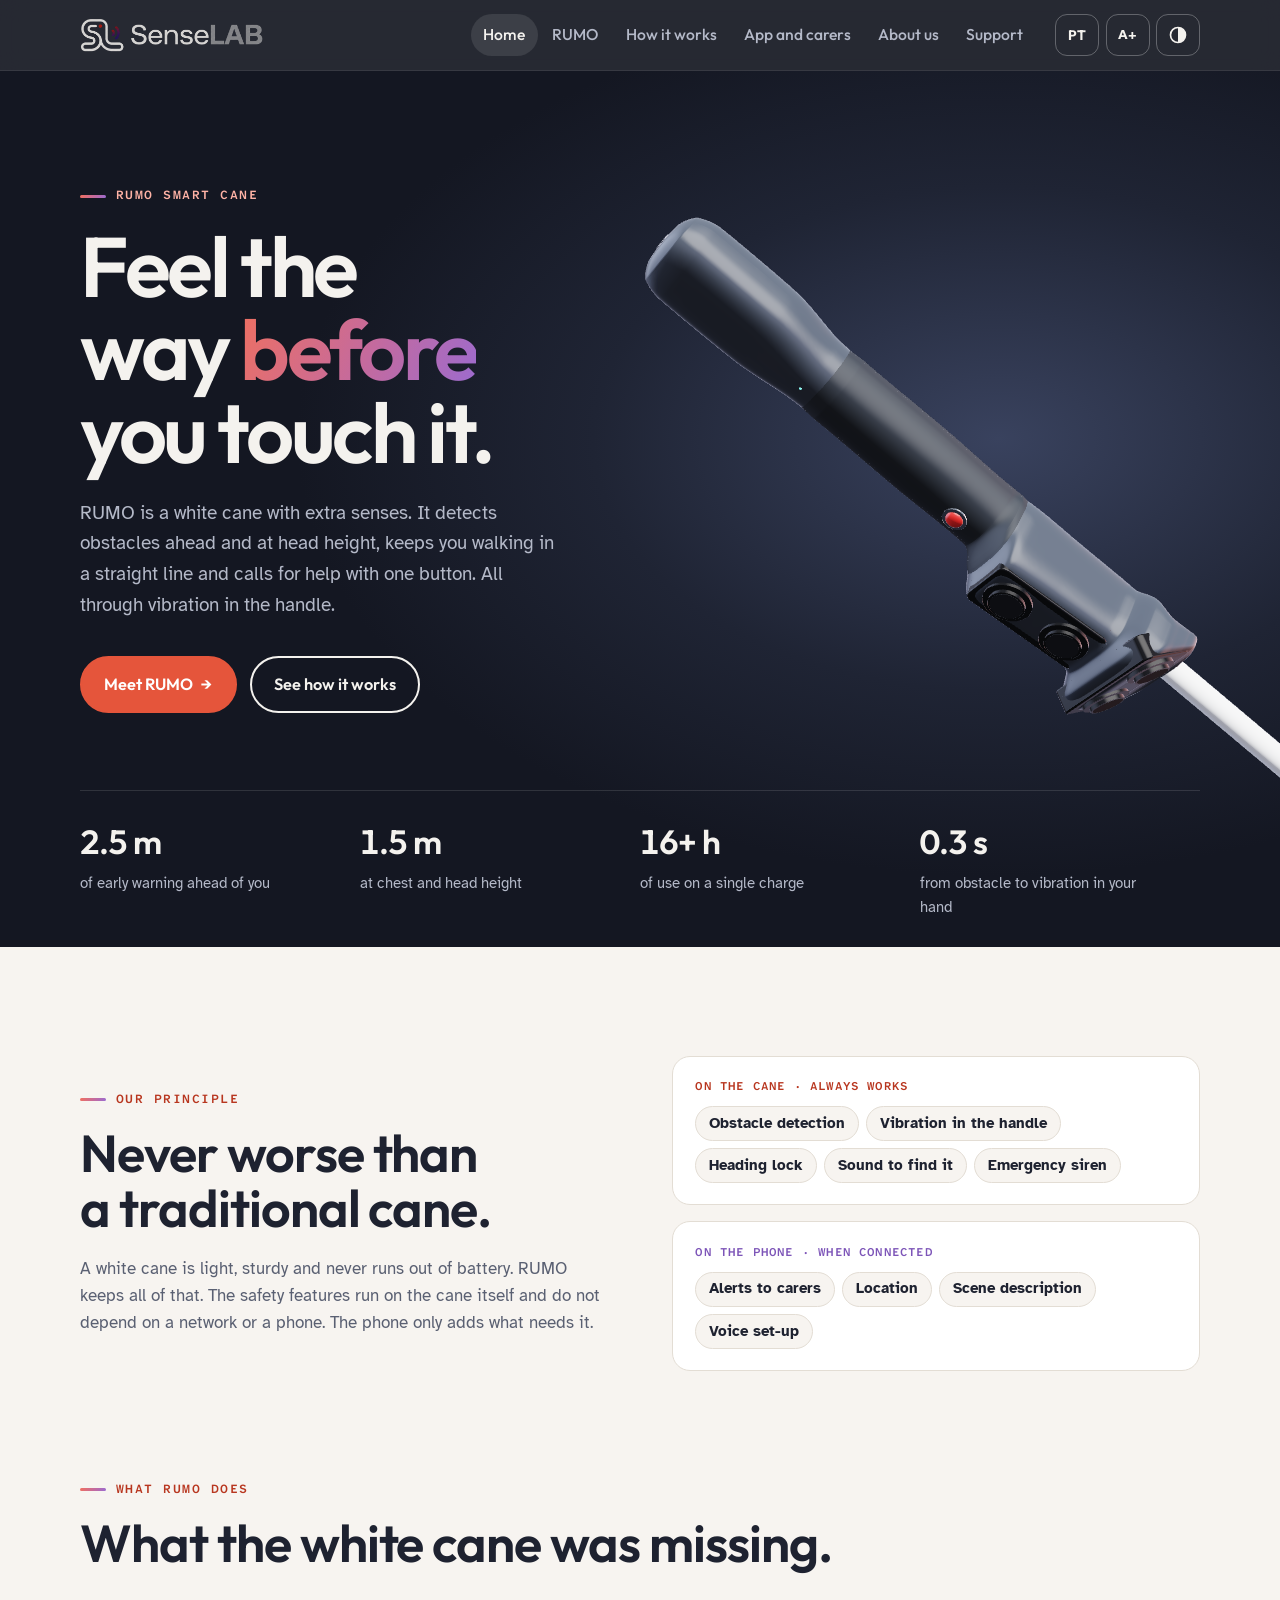
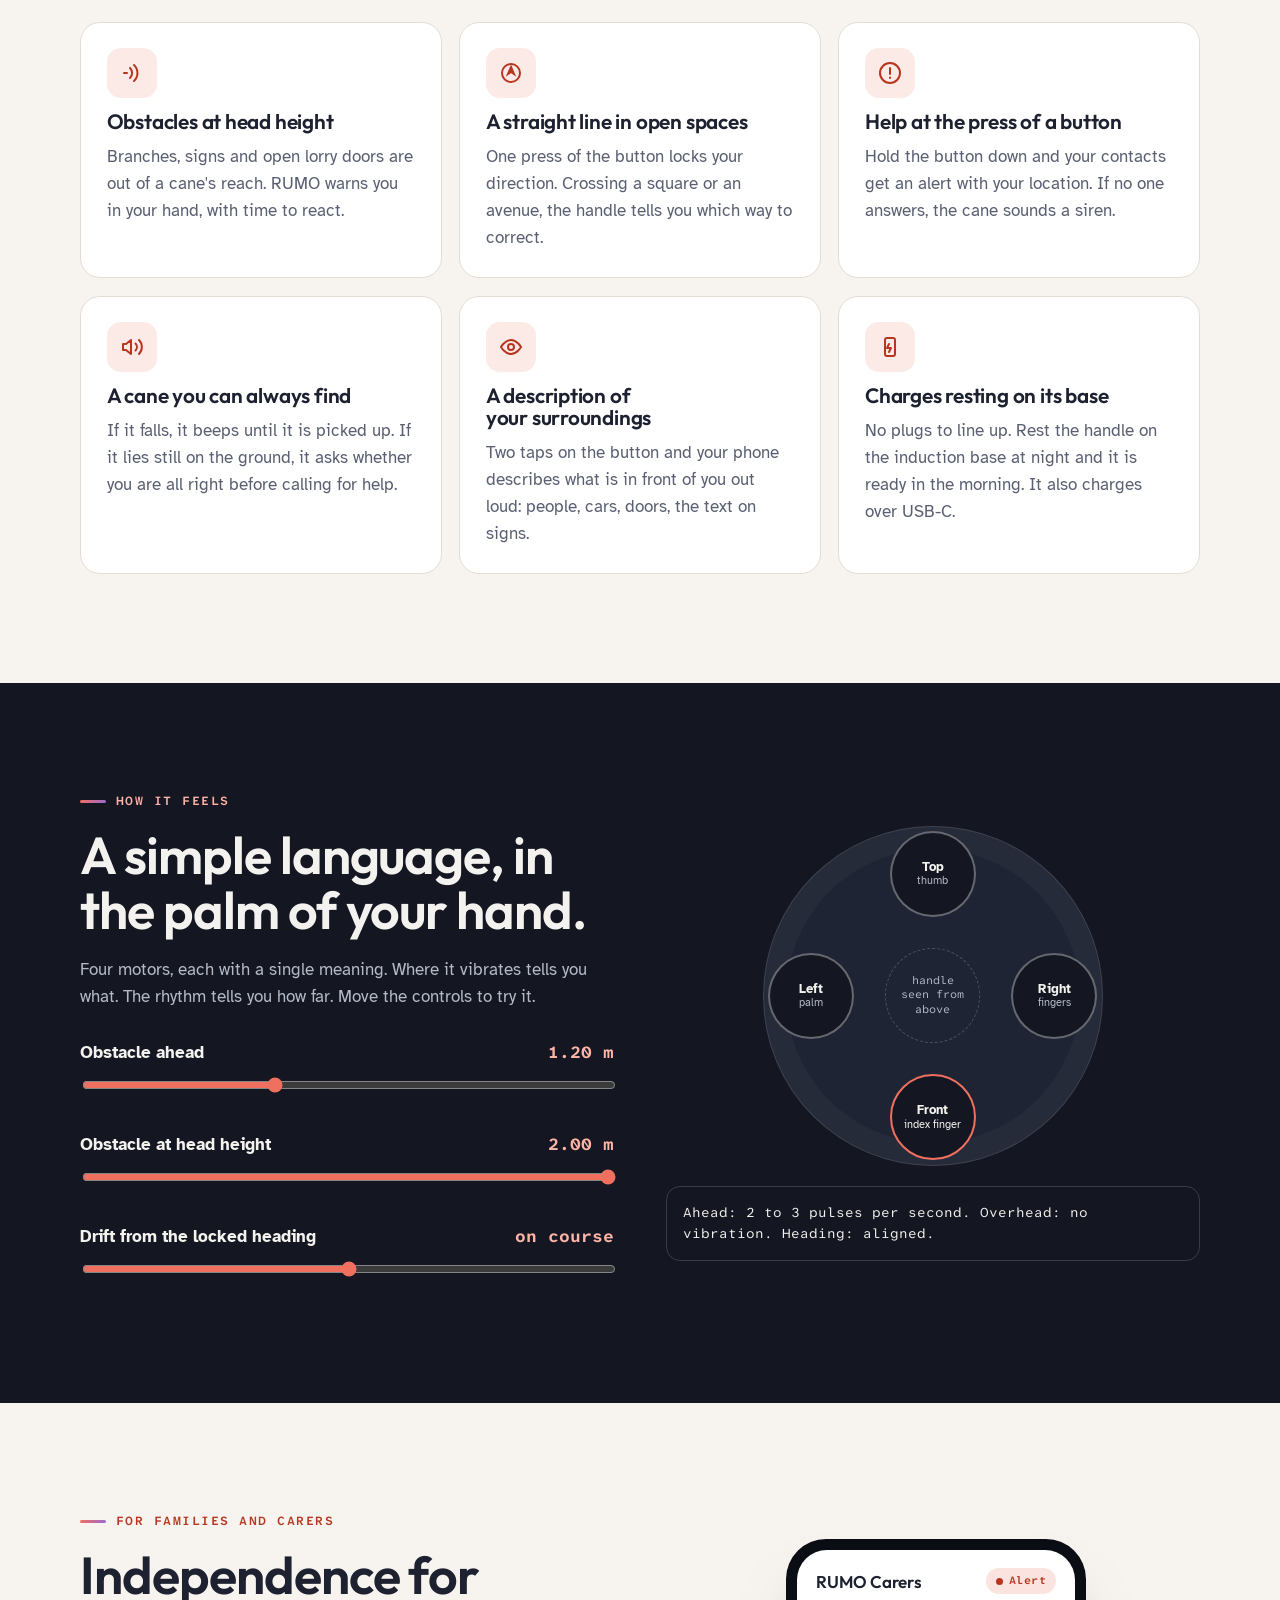
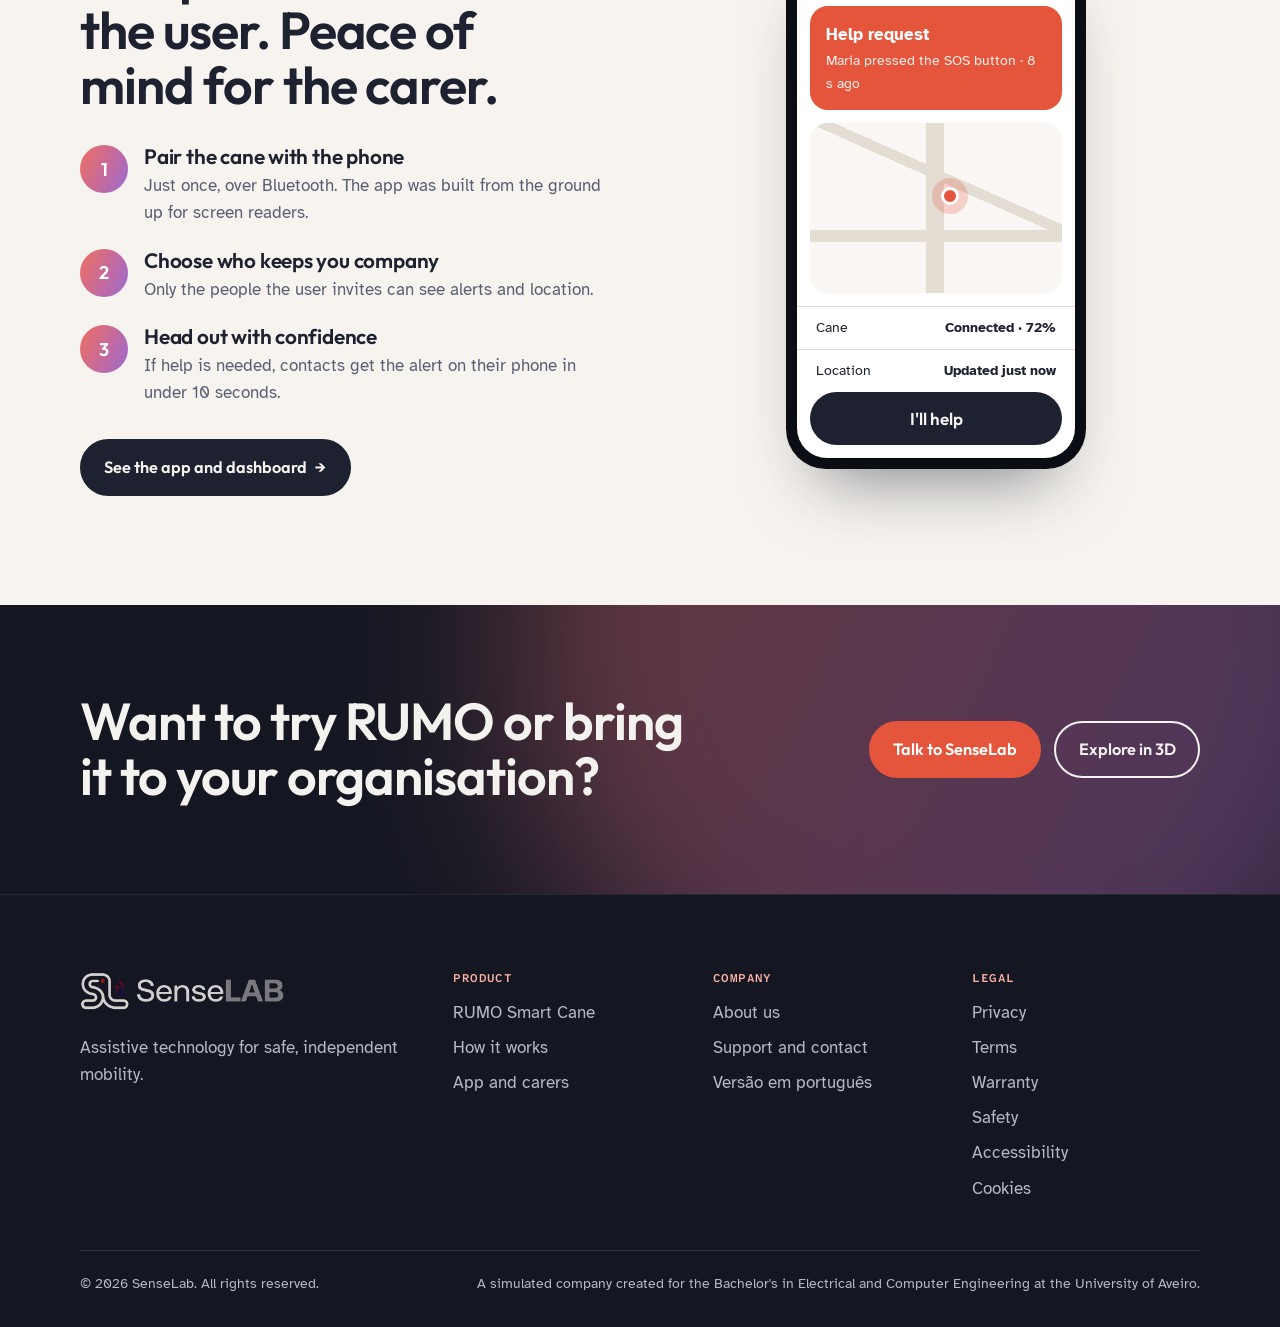
==== en/index.html @ 7c156a25 "Add files via upload" ====
<!DOCTYPE html>
<html lang="en">
<head>
<meta charset="utf-8">
<meta name="viewport" content="width=device-width, initial-scale=1">
<title>SenseLab · RUMO Smart Cane</title>
<meta name="description" content="SenseLab: assistive technology for independent mobility. Meet RUMO, the smart cane that detects obstacles ahead and at head height, keeps you on course and calls for help with one button.">
<meta name="theme-color" content="#141722">
<link rel="canonical" href="https://andresehenriques.github.io/Site/en/">
<link rel="alternate" hreflang="pt-PT" href="https://andresehenriques.github.io/Site/">
<link rel="alternate" hreflang="en" href="https://andresehenriques.github.io/Site/en/">
<link rel="icon" type="image/png" sizes="32x32" href="../assets/favicon-32.png">
<link rel="icon" type="image/png" sizes="512x512" href="../assets/icon-512.png">
<link rel="apple-touch-icon" href="../assets/apple-touch-icon.png">
<meta property="og:type" content="website">
<meta property="og:site_name" content="SenseLab">
<meta property="og:locale" content="en_GB">
<meta property="og:locale:alternate" content="pt_PT">
<meta property="og:title" content="RUMO Smart Cane · SenseLab">
<meta property="og:description" content="The white cane with extra senses: it detects obstacles ahead and at head height, keeps you on course and calls for help with one button.">
<meta property="og:url" content="https://andresehenriques.github.io/Site/en/">
<meta property="og:image" content="https://andresehenriques.github.io/Site/assets/og-en.jpg">
<meta property="og:image:width" content="1200">
<meta property="og:image:height" content="630">
<meta property="og:image:alt" content="The RUMO cane handle on a dark background, with the headline Feel the way before you touch it.">
<meta name="twitter:card" content="summary_large_image">
<link rel="preconnect" href="https://fonts.googleapis.com">
<link rel="preconnect" href="https://fonts.gstatic.com" crossorigin>
<link href="https://fonts.googleapis.com/css2?family=Atkinson+Hyperlegible:ital,wght@0,400;0,700;1,400&family=Atkinson+Hyperlegible+Mono:wght@400;600&family=Outfit:wght@400;500;600;700&display=swap" rel="stylesheet">
<link rel="stylesheet" href="../assets/style.css">
</head>
<body>
<a class="skip" href="#conteudo">Skip to content</a>

<header class="site">
  <div class="wrap bar">
    <a class="brand" href="#inicio" aria-label="SenseLab, home"><img src="../assets/logo-dark.png" alt="SenseLab" width="720" height="134"></a>
    <nav class="main" id="nav" aria-label="Main">
      <a href="#inicio" data-nav="inicio">Home</a>
      <a href="#rumo" data-nav="rumo">RUMO</a>
      <a href="#como-funciona" data-nav="como-funciona">How it works</a>
      <a href="#app" data-nav="app">App and carers</a>
      <a href="#sobre" data-nav="sobre">About us</a>
      <a href="#suporte" data-nav="suporte">Support</a>
    </nav>
    <div class="tools">
      <a class="lang" id="lang" href="../" hreflang="pt-PT" lang="pt-PT" aria-label="Versão em português">PT</a>
      <button type="button" id="btn-size" aria-pressed="false" aria-label="Make text larger">A+</button>
      <button type="button" id="btn-theme" aria-pressed="false" aria-label="Switch to dark theme"><svg width="20" height="20" viewBox="0 0 24 24" aria-hidden="true" focusable="false"><circle cx="12" cy="12" r="9" fill="none" stroke="currentColor" stroke-width="2"/><path d="M12 3a9 9 0 010 18z" fill="currentColor"/></svg></button>
      <button type="button" id="btn-menu" aria-expanded="false" aria-controls="nav" aria-label="Menu"><svg width="20" height="20" viewBox="0 0 24 24" aria-hidden="true" focusable="false"><path d="M4 7h16M4 12h16M4 17h16" stroke="currentColor" stroke-width="2.2" stroke-linecap="round"/></svg></button>
    </div>
  </div>
</header>

<main id="conteudo" tabindex="-1">

<!-- ============ HOME ============ -->
<div class="view on" data-view="inicio">
  <div class="hero">
    <svg class="arcs" viewBox="0 0 200 200" aria-hidden="true"><defs><linearGradient id="arcgrad" x1="0" y1="0" x2="1" y2="1"><stop offset="0" stop-color="#F0705F"/><stop offset="1" stop-color="#9A6BD1"/></linearGradient></defs><circle cx="100" cy="100" r="98"/><circle cx="100" cy="100" r="98"/><circle cx="100" cy="100" r="98"/></svg>
    <div class="hero-stage"><div class="three" id="hero3d" role="img" aria-label="3D model of the RUMO cane handle turning slowly: black handle with a soft grip, two ultrasonic sensors, a red button and a white shaft."></div></div>
    <div class="wrap">
      <div class="hero-copy">
        <p class="eyebrow">RUMO Smart Cane</p>
        <h1>Feel the way <span class="gtext">before</span> you touch it.</h1>
        <p class="lede">RUMO is a white cane with extra senses. It detects obstacles ahead and at head height, keeps you walking in a straight line and calls for help with one button. All through vibration in the handle.</p>
        <div class="cta">
          <a class="btn primary" href="#rumo">Meet RUMO <span class="arr" aria-hidden="true">→</span></a>
          <a class="btn" href="#como-funciona">See how it works</a>
        </div>
      </div>
    </div>
    <div class="wrap stats-wrap">
      <div class="stats">
        <div class="stat"><b>2.5 m</b><span>of early warning ahead of you</span></div>
        <div class="stat"><b>1.5 m</b><span>at chest and head height</span></div>
        <div class="stat"><b>16+ h</b><span>of use on a single charge</span></div>
        <div class="stat"><b>0.3 s</b><span>from obstacle to vibration in your hand</span></div>
      </div>
    </div>
  </div>

  <section aria-labelledby="h-princ">
    <div class="wrap principle">
      <div>
        <p class="eyebrow">Our principle</p>
        <h2 id="h-princ" style="margin-top:1rem">Never worse than a traditional cane.</h2>
        <p class="muted prose" style="margin-top:1.2rem">A white cane is light, sturdy and never runs out of battery. RUMO keeps all of that. The safety features run on the cane itself and do not depend on a network or a phone. The phone only adds what needs it.</p>
      </div>
      <div class="onoff">
        <div class="row"><span class="tag">On the cane · always works</span><div class="chips"><span>Obstacle detection</span><span>Vibration in the handle</span><span>Heading lock</span><span>Sound to find it</span><span>Emergency siren</span></div></div>
        <div class="row"><span class="tag">On the phone · when connected</span><div class="chips"><span>Alerts to carers</span><span>Location</span><span>Scene description</span><span>Voice set-up</span></div></div>
      </div>
    </div>
  </section>

  <section class="tight" aria-labelledby="h-why">
    <div class="wrap">
      <div class="head">
        <p class="eyebrow">What RUMO does</p>
        <h2 id="h-why">What the white cane was missing.</h2>
      </div>
      <div class="grid3">
        <article class="card">
          <span class="ic" aria-hidden="true"><svg width="24" height="24" viewBox="0 0 24 24" fill="none" stroke="currentColor" stroke-width="2" stroke-linecap="round"><path d="M4 12h3M10 7a7 7 0 010 10M14 4a11 11 0 010 16"/></svg></span>
          <h3>Obstacles at head height</h3>
          <p class="muted">Branches, signs and open lorry doors are out of a cane's reach. RUMO warns you in your hand, with time to react.</p>
        </article>
        <article class="card">
          <span class="ic" aria-hidden="true"><svg width="24" height="24" viewBox="0 0 24 24" fill="none" stroke="currentColor" stroke-width="2"><circle cx="12" cy="12" r="9"/><path d="M12 6l3 7-3-2-3 2z" fill="currentColor"/></svg></span>
          <h3>A straight line in open spaces</h3>
          <p class="muted">One press of the button locks your direction. Crossing a square or an avenue, the handle tells you which way to correct.</p>
        </article>
        <article class="card">
          <span class="ic" aria-hidden="true"><svg width="24" height="24" viewBox="0 0 24 24" fill="none" stroke="currentColor" stroke-width="2" stroke-linecap="round"><path d="M12 7v6M12 16.5v.5"/><circle cx="12" cy="12" r="10"/></svg></span>
          <h3>Help at the press of a button</h3>
          <p class="muted">Hold the button down and your contacts get an alert with your location. If no one answers, the cane sounds a siren.</p>
        </article>
        <article class="card">
          <span class="ic" aria-hidden="true"><svg width="24" height="24" viewBox="0 0 24 24" fill="none" stroke="currentColor" stroke-width="2" stroke-linejoin="round"><path d="M11 5L6 9H3v6h3l5 4z"/><path d="M15.5 8.5a5 5 0 010 7M19 5a10 10 0 010 14" stroke-linecap="round"/></svg></span>
          <h3>A cane you can always find</h3>
          <p class="muted">If it falls, it beeps until it is picked up. If it lies still on the ground, it asks whether you are all right before calling for help.</p>
        </article>
        <article class="card">
          <span class="ic" aria-hidden="true"><svg width="24" height="24" viewBox="0 0 24 24" fill="none" stroke="currentColor" stroke-width="2"><path d="M2 12s4-7 10-7 10 7 10 7-4 7-10 7S2 12 2 12z"/><circle cx="12" cy="12" r="3"/></svg></span>
          <h3>A description of your surroundings</h3>
          <p class="muted">Two taps on the button and your phone describes what is in front of you out loud: people, cars, doors, the text on signs.</p>
        </article>
        <article class="card">
          <span class="ic" aria-hidden="true"><svg width="24" height="24" viewBox="0 0 24 24" fill="none" stroke="currentColor" stroke-width="2" stroke-linejoin="round"><rect x="7" y="3" width="10" height="18" rx="2"/><path d="M11 9l-2 4h4l-2 4" stroke-linecap="round"/></svg></span>
          <h3>Charges resting on its base</h3>
          <p class="muted">No plugs to line up. Rest the handle on the induction base at night and it is ready in the morning. It also charges over USB-C.</p>
        </article>
      </div>
    </div>
  </section>

  <section class="dark" aria-labelledby="h-demo">
    <div class="wrap demo">
      <div>
        <p class="eyebrow">How it feels</p>
        <h2 id="h-demo" style="margin-top:1rem">A simple language, in the palm of your hand.</h2>
        <p class="muted prose" style="margin-top:1.1rem">Four motors, each with a single meaning. Where it vibrates tells you what. The rhythm tells you how far. Move the controls to try it.</p>
        <div class="controls">
          <div class="ctrl"><label for="d-front">Obstacle ahead <output id="o-front" for="d-front"></output></label><input type="range" id="d-front" min="20" max="300" value="120" step="5"></div>
          <div class="ctrl"><label for="d-top">Obstacle at head height <output id="o-top" for="d-top"></output></label><input type="range" id="d-top" min="20" max="200" value="200" step="5"></div>
          <div class="ctrl"><label for="d-head">Drift from the locked heading <output id="o-head" for="d-head"></output></label><input type="range" id="d-head" min="-40" max="40" value="0" step="1"></div>
        </div>
      </div>
      <div>
        <div class="grip" aria-hidden="true">
          <div class="motor m-top" id="m-top">Top<small>thumb</small></div>
          <div class="motor m-front" id="m-front">Front<small>index finger</small></div>
          <div class="motor m-left" id="m-left">Left<small>palm</small></div>
          <div class="motor m-right" id="m-right">Right<small>fingers</small></div>
          <div class="center">handle<br>seen from above</div>
        </div>
        <p class="readout" id="readout" role="status" aria-live="polite"></p>
      </div>
    </div>
  </section>

  <section aria-labelledby="h-care">
    <div class="wrap split">
      <div>
        <p class="eyebrow">For families and carers</p>
        <h2 id="h-care" style="margin-top:1rem">Independence for the user. Peace of mind for the carer.</h2>
        <ol class="steps" style="margin-top:2rem">
          <li><div><h3>Pair the cane with the phone</h3><p class="muted">Just once, over Bluetooth. The app was built from the ground up for screen readers.</p></div></li>
          <li><div><h3>Choose who keeps you company</h3><p class="muted">Only the people the user invites can see alerts and location.</p></div></li>
          <li><div><h3>Head out with confidence</h3><p class="muted">If help is needed, contacts get the alert on their phone in under 10 seconds.</p></div></li>
        </ol>
        <p style="margin-top:2rem"><a class="btn ink" href="#app">See the app and dashboard <span class="arr" aria-hidden="true">→</span></a></p>
      </div>
      <div class="phone" aria-hidden="true">
        <div class="screen">
          <div class="top"><span>RUMO Carers</span><span class="pill alert">Alert</span></div>
          <div class="alertbox"><b>Help request</b><small>Maria pressed the SOS button · 8 s ago</small></div>
          <div class="map"><span class="pin"></span></div>
          <div class="row"><span>Cane</span><span>Connected · 72%</span></div>
          <div class="row"><span>Location</span><span>Updated just now</span></div>
          <div class="ack">I'll help</div>
        </div>
      </div>
    </div>
  </section>

  <div class="cta-band">
    <div class="wrap">
      <h2>Want to try RUMO or bring it to your organisation?</h2>
      <div class="acts">
        <a class="btn primary" href="#suporte">Talk to SenseLab</a>
        <a class="btn" href="#rumo">Explore in 3D</a>
      </div>
    </div>
  </div>
</div>

<!-- ============ RUMO ============ -->
<div class="view" data-view="rumo">
  <div class="pagehead">
    <div class="wrap">
      <p class="eyebrow">Product</p>
      <h1>RUMO Smart Cane</h1>
      <p class="lede">A complete white cane, with all the electronics in a light, balanced handle. The name says what it is for: <i lang="pt-PT">rumo</i> means course, and it helps you keep yours.</p>
    </div>
  </div>

  <section aria-labelledby="h-3d">
    <div class="wrap">
      <div class="head"><p class="eyebrow">Explore in 3D</p><h2 id="h-3d">Outside and inside.</h2><p class="muted prose">Turn the model, pick a point to see what it does, or switch to the inside view to see the electronics in the handle.</p></div>
      <div class="explorer">
        <div class="viewer" id="viewer">
          <div class="modes" role="group" aria-label="Model view">
            <button type="button" id="mode-ext" aria-pressed="true">Outside</button>
            <button type="button" id="mode-int" aria-pressed="false">Inside</button>
            <button type="button" id="mode-full" aria-pressed="false">Whole cane</button>
          </div>
          <div class="three" id="mv" role="img" aria-label="Interactive 3D model of the RUMO handle. Use the list of components to navigate."><div class="hs-layer" id="hs-layer"></div></div>
          <p class="vhint" aria-hidden="true">Drag to rotate</p>
          <div class="camctl" role="group" aria-label="Camera controls">
            <button type="button" id="cam-left" aria-label="Rotate left">⟲</button>
            <button type="button" id="cam-right" aria-label="Rotate right">⟳</button>
            <button type="button" id="cam-out" aria-label="Zoom out">−</button>
            <button type="button" id="cam-in" aria-label="Zoom in">+</button>
          </div>
        </div>
        <aside class="panel">
          <div id="part-info" aria-live="polite">
            <p class="k" id="part-k">Handle SL_MK1</p>
            <h3 id="part-t">The RUMO handle</h3>
            <p class="muted" id="part-d" style="margin-top:.6rem">A rigid shell with a soft grip, sensors at the front and the battery along the axis, close to the hand, so it does not strain the wrist. Pick a component.</p>
          </div>
          <ul class="parts" id="parts" aria-label="Components"></ul>
        </aside>
      </div>
      <div class="fig-head"><h3>Technical view of the handle</h3><a class="fig-zoom" href="../assets/rumo-2-en.webp" target="_blank" rel="noopener">Open full size <span aria-hidden="true">↗</span></a></div>
      <figure class="figure">
        <img src="../assets/rumo-2-en.webp" width="1800" height="1013" loading="lazy" decoding="async" alt="The RUMO handle seen through a transparent shell, with its components labelled. At the front, the front sensor and the top sensor, both A02YYUW ultrasonic units, with the ESP32-S3 processor and the BNO085 motion sensor below. In the middle, the SOS button under the thumb and the four vibration motors: top, at the thumb; front, at the index finger; right, under the fingertips; left, in the palm. At the end, the 18650 battery along the axis, the USB-C port and the induction charging coil underneath.">
        <figcaption>Concept drawing. The four vibration motors are highlighted in colour, with the part of the hand each one reaches.</figcaption>
      </figure>
    </div>
  </section>

  <section class="tight" aria-labelledby="h-feat">
    <div class="wrap">
      <div class="head"><p class="eyebrow">Features</p><h2 id="h-feat">Made for everyday life on the street.</h2></div>
      <div class="grid3">
        <div class="card"><h3>Dual ultrasonic detection</h3><p class="muted">One sensor points ahead, the other upwards. The wide beam picks up railings, fences, thin poles and glass doors, and is not fooled by sunlight.</p><a class="more" href="#como-funciona">How it works →</a></div>
        <div class="card"><h3>Heading lock</h3><p class="muted">The cane remembers your direction and helps you hold it within ±10°. Near metal structures that upset the compass, it pauses and tells you, rather than guiding you wrongly.</p></div>
        <div class="card"><h3>A single button</h3><p class="muted">Waterproof, under the thumb. Battery level, scene description, heading lock and SOS, without moving your hand.</p></div>
        <div class="card"><h3>Emergency in several stages</h3><p class="muted">An alert to your contacts, confirmation of who is coming, a siren on the cane and a one-tap call to 112 if no one answers.</p></div>
        <div class="card"><h3>Light and balanced</h3><p class="muted">The handle is designed to weigh no more than 200 g, with the weight close to the hand. A cane sweeps from side to side all day long.</p></div>
        <div class="card"><h3>Ready for the street</h3><p class="muted">IP54 protection against rain and dust, works from −10 to +45 °C, and a case built to take the knocks of normal use.</p></div>
      </div>
    </div>
  </section>

  <section class="tight" aria-labelledby="h-spec">
    <div class="wrap">
      <div class="head"><p class="eyebrow">Specifications</p><h2 id="h-spec">In detail.</h2></div>
      <div class="tbl-wrap">
        <table class="tbl">
          <caption class="sr">Technical specifications of the RUMO Smart Cane</caption>
          <tbody>
            <tr><th scope="row">Detection ahead</th><td>Warning from <b>2.5 m</b> (adjustable in the app). Sensor range 0.2 to 4.5 m.</td></tr>
            <tr><th scope="row">Detection at head height</th><td>Warning from <b>1.5 m</b> (adjustable in the app).</td></tr>
            <tr><th scope="row">Response time</th><td>At most <b>0.3 s</b> between an obstacle coming into range and the first vibration.</td></tr>
            <tr><th scope="row">Feedback</th><td>4 vibration motors in the handle and a buzzer.</td></tr>
            <tr><th scope="row">Orientation</th><td>9-axis motion sensor with compass. Heading lock within ±10°.</td></tr>
            <tr><th scope="row">Phone connection</th><td>Encrypted Bluetooth 5 Low Energy. Android and iOS.</td></tr>
            <tr><th scope="row">Battery</th><td>Lithium-ion, 3350 mAh. <b>More than 16 hours</b> of active use per charge.</td></tr>
            <tr><th scope="row">Charging</th><td>Induction base included, or USB-C. Full charge overnight (about 9 h).</td></tr>
            <tr><th scope="row">Durability</th><td>IP54 (splashes and dust). Use between −10 and +45 °C.</td></tr>
            <tr><th scope="row">Handle weight</th><td>200 g at most.</td></tr>
            <tr><th scope="row">Accessibility</th><td>App compatible with VoiceOver and TalkBack. Web dashboard to WCAG 2.1 AA.</td></tr>
          </tbody>
        </table>
      </div>
      <p class="note">RUMO is at the prototype stage. These are design targets, to be confirmed in user testing.</p>

      <div class="two" style="margin-top:2.6rem">
        <div><h3 style="margin-bottom:1rem">In the box</h3><div class="box"><span>RUMO Smart Cane</span><span>Induction charging base</span><span>Base power supply</span><span>Quick-start guide in audio and braille</span></div></div>
        <div><h3 style="margin-bottom:1rem">Optional accessory</h3><div class="box"><span>Chest mount for the phone</span></div><p class="note" style="margin-top:.8rem">Keeps the camera facing forward, so you can ask for scene descriptions without letting go of the cane.</p></div>
      </div>
    </div>
  </section>

  <section class="tight" aria-labelledby="h-next">
    <div class="wrap">
      <div class="head"><p class="eyebrow">Coming next</p><h2 id="h-next">What we are working on.</h2></div>
      <div class="road">
        <div><b>01</b><h3>Continuous description</h3><p class="muted">Automatic warnings for crossings, steps and doors, without having to ask.</p></div>
        <div><b>02</b><h3>More precise vibration</h3><p class="muted">New motors that can point in in-between directions, using less power.</p></div>
        <div><b>03</b><h3>Qi charging</h3><p class="muted">Works with any standard wireless charging pad.</p></div>
        <div><b>04</b><h3>Turn-by-turn navigation</h3><p class="muted">Offline maps working together with the heading lock.</p></div>
      </div>
    </div>
  </section>

  <div class="cta-band"><div class="wrap"><h2>Want to understand how RUMO talks to you?</h2><div class="acts"><a class="btn primary" href="#como-funciona">How it works</a><a class="btn" href="#suporte">Frequently asked questions</a></div></div></div>
</div>

<!-- ============ HOW IT WORKS ============ -->
<div class="view" data-view="como-funciona">
  <div class="pagehead">
    <div class="wrap">
      <p class="eyebrow">How it works</p>
      <h1>Two sensors, four motors, one button.</h1>
      <p class="lede">RUMO can be learned in a single half-hour session. No screens and no menus: everything goes through your hand.</p>
    </div>
  </div>

  <section aria-labelledby="h-sens">
    <div class="wrap split">
      <div>
        <p class="eyebrow">Detection</p>
        <h2 id="h-sens" style="margin-top:1rem">It senses what the cane cannot touch.</h2>
        <p class="muted prose" style="margin-top:1.2rem">The tip of the cane keeps reading the ground, as always. The two ultrasonic sensors in the handle take care of the rest: one points ahead, the other upwards, at the zone between waist and head.</p>
        <p class="muted prose" style="margin-top:.9rem">We chose ultrasound over laser because the wide beam detects railings, fences and thin poles that a laser would slip past, and because it is not affected by sunlight or glass.</p>
      </div>
      <figure class="diagram" style="margin:0">
        <svg viewBox="0 0 760 400" role="img" aria-labelledby="dg-t dg-d">
          <title id="dg-t">Range of RUMO's two sensors</title>
          <desc id="dg-d">A person walks with the cane. The front sensor detects a post 2.5 metres away. The head-height sensor, tilted upwards, detects an overhanging sign 1.5 metres away.</desc>
          <line x1="20" y1="352" x2="740" y2="352" stroke="var(--line)" stroke-width="3" stroke-linecap="round"/>
          <polygon points="210,240 690,196 690,292" fill="var(--accent)" opacity=".1"/>
          <polygon class="beam1" points="210,240 690,196 690,292" fill="none" stroke="var(--accent)" stroke-width="2"/>
          <polygon points="208,234 372,44 446,96" fill="var(--violet)" opacity=".12"/>
          <polygon class="beam2" points="208,234 372,44 446,96" fill="none" stroke="var(--violet)" stroke-width="2"/>
          <rect x="690" y="186" width="18" height="166" rx="6" fill="var(--muted)"/>
          <rect x="690" y="206" width="18" height="10" fill="var(--paper)"/>
          <line x1="430" y1="14" x2="430" y2="44" stroke="var(--muted)" stroke-width="4"/>
          <rect x="372" y="40" width="116" height="40" rx="6" fill="var(--muted)"/>
          <circle cx="118" cy="92" r="24" fill="var(--ink)"/>
          <path d="M92 132 q26 -14 52 0 v96 q-26 10 -52 0z" fill="var(--ink)"/>
          <path d="M104 236 l-8 114 M132 236 l10 114" stroke="var(--ink)" stroke-width="16" stroke-linecap="round"/>
          <path d="M138 146 l32 56" stroke="var(--ink)" stroke-width="13" stroke-linecap="round"/>
          <line x1="212" y1="246" x2="334" y2="350" stroke="var(--surface)" stroke-width="9" stroke-linecap="round"/>
          <line x1="212" y1="246" x2="334" y2="350" stroke="var(--muted)" stroke-width="5" stroke-linecap="round"/>
          <line x1="300" y1="321" x2="318" y2="336" stroke="var(--accent)" stroke-width="6"/>
          <line x1="160" y1="201" x2="212" y2="246" stroke="var(--ink)" stroke-width="15" stroke-linecap="round"/>
          <circle cx="210" cy="240" r="6" fill="var(--accent)"/><circle cx="207" cy="233" r="5" fill="var(--violet)"/>
          <text x="470" y="318" font-size="17" font-weight="700">Front sensor</text>
          <text x="470" y="338" class="sm">warns up to 2.5 m</text>
          <text x="502" y="56" font-size="17" font-weight="700">Head-height sensor</text>
          <text x="502" y="76" class="sm">warns up to 1.5 m</text>
          <text x="346" y="384" class="sm">the tip still reads the ground</text>
        </svg>
      </figure>
    </div>
  </section>

  <section class="tight" aria-labelledby="h-ang">
    <div class="wrap">
      <div class="head">
        <p class="eyebrow">Geometry</p>
        <h2 id="h-ang">Sensors aimed where it matters.</h2>
        <p class="muted prose">When you walk, the cane sits at about 40° to the ground. The handle was designed around that position: the front sensor ends up level, looking straight ahead, and the top sensor rises 44° to catch what is at chest and head height.</p>
        <p class="muted prose">That way the two beams cover different zones and do not overlap with what the tip of the cane already reads on the ground.</p>
      </div>
      <figure class="figure">
        <img src="../assets/rumo-1-en.webp" width="1800" height="1013" loading="lazy" decoding="async" alt="Side view of the handle with the cane in walking position, the shaft at 40 degrees to the ground. The front sensor points horizontally, straight ahead, at 39 degrees to the handle axis. The top sensor points 44 degrees above horizontal, for obstacles at chest and head height.">
        <figcaption>Concept drawing: the cane in walking position, seen from the side.</figcaption>
      </figure>
    </div>
  </section>

  <section class="dark" aria-labelledby="h-lang">
    <div class="wrap">
      <div class="head"><p class="eyebrow">Vibration</p><h2 id="h-lang">Where tells you what. Rhythm tells you how far.</h2><p class="muted prose">Each motor sits in a different part of the hand and has a single meaning. If there is an obstacle ahead and another overhead, the pulses alternate so they never get mixed up.</p></div>
      <div class="two">
        <div class="tbl-wrap">
          <table class="tbl">
            <caption class="sr">What each motor means</caption>
            <thead><tr><th scope="col">Motor</th><th scope="col">Where you feel it</th><th scope="col">What it means</th></tr></thead>
            <tbody>
              <tr><th scope="row">Front</th><td>Index finger</td><td><b>Obstacle ahead</b></td></tr>
              <tr><th scope="row">Top</th><td>Thumb</td><td><b>Obstacle at head height</b></td></tr>
              <tr><th scope="row">Left</th><td>Palm</td><td><b>Correct your course</b> to the left</td></tr>
              <tr><th scope="row">Right</th><td>Fingertips</td><td><b>Correct your course</b> to the right</td></tr>
              <tr><th scope="row">All four</th><td>Whole handle</td><td>System warnings: connection lost, low battery, SOS countdown</td></tr>
            </tbody>
          </table>
        </div>
        <div class="tbl-wrap">
          <table class="tbl">
            <caption class="sr">Vibration rhythm by distance</caption>
            <thead><tr><th scope="col">Ahead</th><th scope="col">Overhead</th><th scope="col">Rhythm</th></tr></thead>
            <tbody>
              <tr><td>Over 2.5 m</td><td>Over 1.5 m</td><td><span class="pulse none" aria-hidden="true"><i></i></span><b>No vibration</b></td></tr>
              <tr><td>2.5 to 1.5 m</td><td>1.5 to 1.0 m</td><td><span class="pulse" aria-hidden="true"><i></i></span><b>1 pulse per second</b></td></tr>
              <tr><td>1.5 to 0.8 m</td><td>1.0 to 0.6 m</td><td><span class="pulse" aria-hidden="true"><i></i><i></i></span><b>2 to 3 per second</b></td></tr>
              <tr><td>0.8 to 0.4 m</td><td>0.6 to 0.3 m</td><td><span class="pulse" aria-hidden="true"><i></i><i></i><i></i><i></i></span><b>5 per second</b></td></tr>
              <tr><td>Under 0.4 m</td><td>Under 0.3 m</td><td><span class="pulse bar" aria-hidden="true"><i></i></span><b>Continuous</b></td></tr>
            </tbody>
          </table>
        </div>
      </div>
      <p class="note" style="color:var(--on-deep-muted)">Distances and intensity can be adjusted in the app. Obstacles always take priority over heading cues.</p>
    </div>
  </section>

  <section aria-labelledby="h-btn">
    <div class="wrap split top">
      <div>
        <p class="eyebrow">The button</p>
        <h2 id="h-btn" style="margin-top:1rem">Everything within reach of your thumb.</h2>
        <p class="muted prose" style="margin-top:1.2rem">A single waterproof button. SOS needs a long press and gives you five seconds to cancel, so it is never sent by mistake.</p>
        <p class="muted prose" style="margin-top:.9rem">Gestures can be swapped in the app.</p>
      </div>
      <div class="tbl-wrap">
        <table class="tbl">
          <caption class="sr">Button gestures</caption>
          <thead><tr><th scope="col">Gesture</th><th scope="col">What it does</th></tr></thead>
          <tbody>
            <tr><th scope="row"><span class="kbd">1 tap</span></th><td><b>Battery level</b>, spoken by the app or as a number of pulses</td></tr>
            <tr><th scope="row"><span class="kbd">2 taps</span></th><td><b>Scene description</b> from the phone's camera</td></tr>
            <tr><th scope="row"><span class="kbd">Press 1 s</span></th><td><b>Heading lock</b>: on or off</td></tr>
            <tr><th scope="row"><span class="kbd">Hold 3 s</span></th><td><b>SOS</b>, with a 5 s countdown that another tap cancels</td></tr>
            <tr><th scope="row"><span class="kbd">Cane dropped</span></th><td>Any tap <b>stops the beeping</b> and answers "I'm fine"</td></tr>
          </tbody>
        </table>
      </div>
    </div>
  </section>

  <section class="dark" aria-labelledby="h-sos">
    <div class="wrap">
      <div class="head"><p class="eyebrow">Emergency</p><h2 id="h-sos">When you need help, someone finds out.</h2><p class="muted prose">An alert starts from the button or from a possible fall: if the cane lies dropped and still for 45 seconds, it asks whether you are all right. With no answer within 30 seconds, it calls for help on your behalf.</p></div>
      <ol class="timeline">
        <li><h3>The alert goes out</h3><p class="muted">The cane tells the app, which sends the help request with the last known location.</p><span class="when">immediately</span></li>
        <li><h3>Contacts are notified</h3><p class="muted">A notification on each carer's phone and an alert on the dashboard, with the position on the map.</p><span class="when">in under 10 s</span></li>
        <li><h3>Someone responds</h3><p class="muted">The first to confirm takes charge. The others are informed and the app tells you: "help is on the way".</p><span class="when">"I'll help"</span></li>
        <li><h3>What if no one answers?</h3><p class="muted">The cane sounds its siren to get the attention of people nearby, and the phone offers a one-tap call to 112.</p><span class="when">safety net</span></li>
      </ol>
      <div class="two" style="margin-top:1.1rem">
        <div class="card"><h3>Simultaneous mode</h3><p class="muted">All contacts are alerted at the same time. This is the default and is always used for a manual SOS.</p></div>
        <div class="card"><h3>Priority mode</h3><p class="muted">For falls, it alerts one contact at a time, in the order you choose. For people who would rather bother one close person first.</p></div>
      </div>
    </div>
  </section>

  <section aria-labelledby="h-fail">
    <div class="wrap">
      <div class="head"><p class="eyebrow">Reliability</p><h2 id="h-fail">Designed for when things go wrong.</h2></div>
      <div class="tbl-wrap">
        <table class="tbl">
          <caption class="sr">How RUMO behaves when something fails</caption>
          <thead><tr><th scope="col">If this happens</th><th scope="col">RUMO does this</th></tr></thead>
          <tbody>
            <tr><th scope="row">The phone switches off or is out of range</th><td>Detection, vibration and heading lock keep working. The cane warns you with three long pulses, and carers are told if the connection does not come back.</td></tr>
            <tr><th scope="row">SOS without a phone connection</th><td>The cane's siren sounds to get the attention of people nearby. The alert is stored and sent as soon as the connection returns.</td></tr>
            <tr><th scope="row">Magnetic interference</th><td>Heading lock pauses and tells you, rather than giving wrong directions. It resumes on its own.</td></tr>
            <tr><th scope="row">Low battery</th><td>A warning in the handle and in the app, well in advance. With no battery, it is still a white cane.</td></tr>
            <tr><th scope="row">Too little light for the camera</th><td>The app says the image is too dark. Everything else works as normal.</td></tr>
          </tbody>
        </table>
      </div>
    </div>
  </section>

  <div class="cta-band"><div class="wrap"><h2>See inside the handle, part by part.</h2><div class="acts"><a class="btn primary" href="#rumo">Explore in 3D</a><a class="btn" href="#app">App and carers</a></div></div></div>
</div>

<!-- ============ APP ============ -->
<div class="view" data-view="app">
  <div class="pagehead">
    <div class="wrap">
      <p class="eyebrow">App and carers</p>
      <h1>An app to listen to. A dashboard to keep watch.</h1>
      <p class="lede">The cane user gets an app with no maps or complicated screens, built for screen readers. Carers get a web dashboard with location and alerts.</p>
    </div>
  </div>

  <section aria-labelledby="h-app">
    <div class="wrap split">
      <div class="phone" aria-hidden="true">
        <div class="screen">
          <div class="top"><span>RUMO</span><span class="pill">Connected · 86%</span></div>
          <div class="voice"><b>RUMO says</b>Person ahead, about one and a half metres away. Door on your right.</div>
          <div class="bigbtn">Describe surroundings <span>2 taps</span></div>
          <div class="bigbtn">Location sharing <span>On</span></div>
          <div class="bigbtn">Emergency contacts <span>3</span></div>
          <div class="bigbtn">Adjust the cane <span>Vibration, distances</span></div>
        </div>
      </div>
      <div>
        <p class="eyebrow">RUMO app</p>
        <h2 id="h-app" style="margin-top:1rem">For the cane user.</h2>
        <ol class="steps" style="margin-top:2rem">
          <li><div><h3>Everything by voice</h3><p class="muted">Works fully with VoiceOver and TalkBack. There is no map: information is spoken.</p></div></li>
          <li><div><h3>Scene description</h3><p class="muted">Two taps on the cane and the camera identifies people, cars, chairs and text. It works offline and adds the distance measured by the cane.</p></div></li>
          <li><div><h3>Made to measure</h3><p class="muted">Vibration strength, warning distances, button gestures and emergency contacts are all configurable.</p></div></li>
          <li><div><h3>Your location is yours</h3><p class="muted">Shared with carers every 5 minutes and with every alert. You can pause it whenever you like.</p></div></li>
        </ol>
      </div>
    </div>
  </section>

  <section class="tight" aria-labelledby="h-dash">
    <div class="wrap split">
      <div>
        <p class="eyebrow">Carer dashboard</p>
        <h2 id="h-dash" style="margin-top:1rem">For the people who keep watch.</h2>
        <p class="muted prose" style="margin-top:1.2rem">Opens in any browser, nothing to install. It shows the last location of the person you look after, receives alerts in real time and lets you confirm who is going to help.</p>
        <div class="chips" style="margin-top:1.4rem"><span>Map with last location</span><span>Alerts in 3 seconds</span><span>"I'll help"</span><span>Alert history</span><span>Phone notifications</span></div>
        <p class="note">Contacts and alert mode belong to the user. Carers can see them, but only the user can change them.</p>
      </div>
      <div class="dash" aria-hidden="true">
        <div class="chrome"><i></i><i></i><i></i><span style="margin-left:.6rem">carers.senselab · Maria S.</span></div>
        <div class="body">
          <div class="map"><span class="pin"></span></div>
          <div class="side">
            <div class="item"><span class="pill">All good</span><b>Maria S.</b><span class="muted">Location 2 min ago · battery 72%</span></div>
            <div class="item"><b>Yesterday, 17:42</b><span class="muted">Cane dropped · resolved by Maria</span></div>
            <div class="item"><b>3 November</b><span class="muted">SOS · João confirmed in 12 s</span></div>
          </div>
        </div>
      </div>
    </div>
  </section>

  <section class="dark" aria-labelledby="h-priv">
    <div class="wrap">
      <div class="head"><p class="eyebrow">Privacy</p><h2 id="h-priv">Your data stays with you.</h2><p class="muted prose">Location, images and alerts are sensitive personal data. We handle the bare minimum, and only with your consent.</p></div>
      <div class="grid3">
        <div class="card"><h3>24 hours</h3><p class="muted">Location history is deleted after one day. Only the last known position is kept.</p></div>
        <div class="card"><h3>Images never stored</h3><p class="muted">Photos taken for scene descriptions are processed on the spot and discarded.</p></div>
        <div class="card"><h3>Only people you invite</h3><p class="muted">A carer can only see your data once the user adds them in the app. Each alert is visible only to the people who were notified.</p></div>
        <div class="card"><h3>Servers in the European Union</h3><p class="muted">App data is hosted in the EU, under the GDPR.</p></div>
        <div class="card"><h3>Encrypted connections</h3><p class="muted">Between the cane and the phone, and between the phone and the servers. Only the paired phone can connect to the cane.</p></div>
        <div class="card"><h3>30 days</h3><p class="muted">The location attached to each alert is deleted after a month.</p><a class="more" href="#privacidade">Privacy policy →</a></div>
      </div>
    </div>
  </section>
</div>

<!-- ============ ABOUT ============ -->
<div class="view" data-view="sobre">
  <div class="pagehead">
    <div class="wrap">
      <p class="eyebrow">About us</p>
      <h1>Technology that adapts to people.</h1>
      <p class="lede">SenseLab develops electronic assistive devices for people with visual, hearing, motor or cognitive disabilities. We started with mobility for people who are blind or have low vision.</p>
    </div>
  </div>
  <section aria-labelledby="h-mv">
    <div class="wrap split top">
      <div><p class="eyebrow">Mission</p><p class="bigquote" id="h-mv" style="margin-top:1rem">To promote safety and independence by building smart sensors into everyday objects.</p></div>
      <div><p class="eyebrow">Vision</p><p class="bigquote" style="margin-top:1rem">A world where disability is no longer a barrier to free, intuitive mobility.</p></div>
    </div>
  </section>
  <section class="tight" aria-labelledby="h-val">
    <div class="wrap">
      <div class="head"><p class="eyebrow">Values</p><h2 id="h-val">How we work.</h2></div>
      <div class="road">
        <div><b>01</b><h3>Design with the people who use it</h3><p class="muted">We listened to blind and low-vision people before deciding what to build, and contacted ACAPO, the Portuguese association of the blind and partially sighted, to reach more.</p></div>
        <div><b>02</b><h3>Simplicity</h3><p class="muted">Every feature has to solve a real problem without creating a new point of failure.</p></div>
        <div><b>03</b><h3>Reliability</h3><p class="muted">A cane gets rain, sun and knocks. Our products have to take them too.</p></div>
        <div><b>04</b><h3>Privacy</h3><p class="muted">Location is shared only with the people the user chooses. It is never sold.</p></div>
      </div>
    </div>
  </section>
  <section class="dark" aria-labelledby="h-listen">
    <div class="wrap split">
      <div>
        <p class="eyebrow">What we heard</p>
        <h2 id="h-listen" style="margin-top:1rem">Lighter, tougher, simpler.</h2>
        <p class="muted prose" style="margin-top:1.2rem">Cane users asked us for handles that do not tire the wrist, cases that survive the street, and help crossing open spaces. So we left out anything that added weight without adding safety, such as hand warming or health monitoring.</p>
      </div>
      <div class="grid3" style="grid-template-columns:1fr 1fr">
        <div class="card"><h3>Balanced handle</h3><p class="muted">The weight sits close to the hand.</p></div>
        <div class="card"><h3>Ready for the street</h3><p class="muted">Rain, dust and knocks.</p></div>
        <div class="card"><h3>No dependencies</h3><p class="muted">The essentials do not need a phone.</p></div>
        <div class="card"><h3>Walking straight</h3><p class="muted">That is where heading lock came from.</p></div>
      </div>
    </div>
  </section>
  <section aria-labelledby="h-brand">
    <div class="wrap split">
      <div class="namecard">
        <img class="logo-l" src="../assets/logo.png" alt="SenseLab logo" width="720" height="134">
        <img class="logo-d" src="../assets/logo-dark.png" alt="SenseLab logo" width="720" height="134">
        <p class="muted">The arcs in our symbol are detection waves: the way our products sense the world around the people who use them.</p>
      </div>
      <div>
        <p class="eyebrow">The name</p>
        <h2 id="h-brand" style="margin-top:1rem">Why RUMO?</h2>
        <p class="muted prose" style="margin-top:1.2rem"><i lang="pt-PT">Rumo</i> is Portuguese for the course you choose to follow. That is what our cane protects: each person's freedom to decide where to go and to get there on their own.</p>
      </div>
    </div>
  </section>
  <section class="tight" aria-labelledby="h-team">
    <div class="wrap">
      <div class="head"><p class="eyebrow">Team</p><h2 id="h-team">The people behind SenseLab.</h2><p class="muted prose">There are thirteen of us, studying Electrical and Computer Engineering at the University of Aveiro.</p></div>
      <div class="team-lead">
        <div class="person"><span class="avatar" aria-hidden="true">AH</span><div><div class="role">CEO</div><div class="name">André Henriques</div></div></div>
        <div class="person"><span class="avatar" aria-hidden="true">AM</span><div><div class="role">CTO</div><div class="name">António Madureira</div></div></div>
        <div class="person"><span class="avatar" aria-hidden="true">JM</span><div><div class="role">Marketing and Communication</div><div class="name">João Marques</div></div></div>
        <div class="person"><span class="avatar" aria-hidden="true">RF</span><div><div class="role">Marketing</div><div class="name">Rodrigo Fernandes</div></div></div>
      </div>
      <div class="two">
        <div class="squad"><h3>Hardware Engineering</h3><p class="muted">Sensors, power and handle design.</p>
          <ul><li>Miguel Cotrim <span class="c">lead</span></li><li>Martim Gonçalves</li><li>José Brinco</li><li>Martim Melo</li><li>Miguel Simões</li></ul></div>
        <div class="squad"><h3>Software Engineering</h3><p class="muted">Firmware, apps and cloud platform.</p>
          <ul><li>Sofia Veiga <span class="c">lead</span></li><li>Marco Soares</li><li>Gustavo Jesus</li><li>Bernardo Lopes</li></ul></div>
      </div>
    </div>
  </section>
</div>

<!-- ============ SUPPORT ============ -->
<div class="view" data-view="suporte">
  <div class="pagehead">
    <div class="wrap">
      <p class="eyebrow">Support</p>
      <h1>How can we help?</h1>
      <p class="lede">Answers to the most common questions, and ways to get in touch.</p>
    </div>
  </div>
  <section aria-labelledby="h-faq">
    <div class="wrap">
      <div class="head"><p class="eyebrow">Frequently asked questions</p><h2 id="h-faq">Before you ask.</h2></div>
      <div class="faq">
        <details><summary>Do I need a phone to use RUMO?</summary><p>Not for the essentials. Obstacle detection, vibration, heading lock, the sound to find the cane and the siren all work without a phone. Alerts to contacts, location and scene description need the app. If the connection drops, the cane warns you with three long pulses.</p></details>
        <details><summary>How long does it take to learn?</summary><p>It was designed to be learned in a single 30-minute session: four vibration zones and five button gestures.</p></details>
        <details><summary>Can I use it in the rain?</summary><p>Yes. The handle is IP54 rated against splashes and dust, and the USB-C port has a rubber cap. It should not be submerged in water.</p></details>
        <details><summary>How long does the battery last?</summary><p>More than 16 hours of active use. When it has not moved for 5 minutes, the cane goes to sleep to save power and wakes up by itself when you pick it up. A full charge takes about 9 hours, so we recommend resting it on the base every night.</p></details>
        <details><summary>Can I charge it on any wireless charger?</summary><p>In this version, induction charging works with the included base. Alternatively, it charges with any USB-C cable. Qi compatibility is planned for a future version.</p></details>
        <details><summary>What if I press SOS by mistake?</summary><p>You have to hold the button for 3 seconds, and after that the cane runs a 5-second countdown with vibration. Any tap during that time cancels the request.</p></details>
        <details><summary>Who gets the alerts and who can see my location?</summary><p>Only the contacts you choose in the app. You can pause location sharing whenever you like, and the history is deleted after 24 hours.</p></details>
        <details><summary>Does RUMO replace orientation and mobility training?</summary><p>No. It complements white cane techniques. We recommend talking to an orientation and mobility instructor before you start using it.</p></details>
        <details><summary>When can I buy RUMO?</summary><p>RUMO is at the prototype stage and is not on sale yet. If you would like to hear about the launch or take part in user testing, write to us.</p></details>
      </div>
    </div>
  </section>
  <section class="tight" aria-labelledby="h-contact">
    <div class="wrap">
      <div class="head"><p class="eyebrow">Contact</p><h2 id="h-contact">Get in touch.</h2><p class="muted prose">Do you use a cane, look after someone who does, or represent an organisation? We would like to hear from you.</p></div>
      <div class="contact">
        <form class="form" id="contact-form" novalidate data-to="andreshenriques@ua.pt" aria-labelledby="h-contact">
          <div class="row2">
            <div class="field"><label for="f-name">Name</label><input id="f-name" name="name" autocomplete="name" required aria-describedby="e-name"><span class="err" id="e-name"></span></div>
            <div class="field"><label for="f-email">Email <span class="hint">so we can reply</span></label><input id="f-email" name="email" type="email" autocomplete="email" required aria-describedby="e-email"><span class="err" id="e-email"></span></div>
          </div>
          <div class="field"><label for="f-who">Who are you?</label>
            <select id="f-who" name="profile">
              <option>I use a cane</option>
              <option>I look after someone who uses a cane</option>
              <option>I represent an organisation</option>
              <option>Orientation and mobility instructor</option>
              <option>Other</option>
            </select></div>
          <div class="field"><label for="f-topic">Subject</label>
            <select id="f-topic" name="subject">
              <option>Taking part in user testing</option>
              <option>Hearing about the launch</option>
              <option>A demonstration for an organisation</option>
              <option>A question about RUMO</option>
              <option>An accessibility problem on this site</option>
              <option>Something else</option>
            </select></div>
          <div class="field"><label for="f-msg">Message</label><textarea id="f-msg" name="message" required aria-describedby="e-msg"></textarea><span class="err" id="e-msg"></span></div>
          <label class="check"><input type="checkbox" id="f-ok" required aria-describedby="e-ok"><span>I agree that SenseLab may use these details only to reply to this request, as described in the <a href="#privacidade">privacy policy</a>.</span></label>
          <span class="err" id="e-ok"></span>
          <div class="form-actions"><button class="btn primary" type="submit">Prepare email <span class="arr" aria-hidden="true">→</span></button><span class="muted" style="font-size:.9rem">Opens your email app with the message ready to send.</span></div>
          <div class="form-status" id="f-status" role="status" aria-live="polite"></div>
        </form>
        <dl class="contact-cards">
          <div class="card"><dt>Email</dt><dd><a href="mailto:andreshenriques@ua.pt">andreshenriques@ua.pt</a></dd></div>
          <div class="card"><dt>Address</dt><dd>Universidade de Aveiro<br>Campus Universitário de Santiago<br>3810-193 Aveiro, Portugal</dd></div>
          <div class="card"><dt>Organisations and partnerships</dt><dd>Associations, schools and orientation and mobility instructors: write to us about testing and demonstrations.</dd></div>
        </dl>
      </div>
    </div>
  </section>
</div>

<!-- ============ POLICIES ============ -->
<div class="view" data-view="politicas">
  <div class="pagehead">
    <div class="wrap">
      <p class="eyebrow">Policies</p>
      <h1>Transparency in everything we do.</h1>
      <p class="lede">How we handle your data, what the warranty covers and the rules for using our products and services.</p>
    </div>
  </div>
  <section>
    <div class="wrap pol">
      <nav class="pol-nav" aria-label="Policies">
        <a href="#privacidade" data-pol="privacidade">Privacy</a>
        <a href="#termos" data-pol="termos">Terms of use</a>
        <a href="#garantia" data-pol="garantia">Warranty and returns</a>
        <a href="#seguranca" data-pol="seguranca">Product safety</a>
        <a href="#acessibilidade" data-pol="acessibilidade">Accessibility</a>
        <a href="#cookies" data-pol="cookies">Cookies</a>
      </nav>
      <div>
        <p class="note" style="margin:0 0 1.2rem">This is an English translation for convenience. The Portuguese version is the reference text.</p>
        <article class="policy" id="privacidade">
          <h2>Privacy policy</h2><p class="upd">Last updated: November 2026</p>
          <p style="margin-top:1rem">SenseLab processes personal data in line with the General Data Protection Regulation (GDPR). We collect only what is needed for the product to work, and we never sell data.</p>
          <h3>What data we process</h3>
          <ul><li>Account details: name and email of the user and of their carers.</li><li>Emergency contacts chosen by the user.</li><li>The phone's location, when sharing is on and whenever an alert is sent.</li><li>SOS and fall alerts. As these may reveal health information, we only process them with the user's explicit consent.</li><li>Cane status: battery, connection and events.</li><li>Scene description images, processed on the spot and never stored.</li><li>Contact messages: the form on this site does not send anything to a server. It prepares an email in your own email app, and we only use what you send us to reply to you.</li></ul>
          <h3>What we use it for</h3>
          <p>To send emergency alerts, show the location to authorised carers and keep the service running. Consent is given in the app and can be withdrawn at any time.</p>
          <h3>How long we keep it</h3>
          <ul><li>Location history: 24 hours. After that, only the last known position is kept.</li><li>Location attached to alerts: 30 days.</li><li>Account details: until the account is deleted.</li></ul>
          <h3>Where it is stored</h3>
          <p>App data is stored on servers in the European Union. Some supporting services, such as sign-in, notifications and maps, are provided by global suppliers under EU standard contractual clauses.</p>
          <h3>Your rights</h3>
          <p>You can ask for access to, correction, deletion or portability of your data, and object to its processing, by writing to our contact email. You can also lodge a complaint with the Portuguese data protection authority, the Comissão Nacional de Proteção de Dados (CNPD).</p>
        </article>
        <article class="policy" id="termos">
          <h2>Terms of use</h2><p class="upd">Last updated: November 2026</p>
          <p style="margin-top:1rem">RUMO is a mobility aid that complements white cane techniques and orientation and mobility training. It does not replace the user's own attention or the emergency services.</p>
          <h3>Limitations</h3>
          <p>Ultrasonic detection can miss very thin obstacles, surfaces that absorb sound, or obstacles in extreme conditions. Sending alerts depends on the phone's battery and network. If you are in immediate danger, call 112.</p>
          <h3>Account and app</h3>
          <p>The user is responsible for keeping emergency contacts up to date and for inviting only trusted people to see their location.</p>
        </article>
        <article class="policy" id="garantia">
          <h2>Warranty and returns</h2><p class="upd">Last updated: November 2026</p>
          <h3>Warranty</h3>
          <p>RUMO carries the 3-year legal guarantee set out in Portuguese Decree-Law 84/2021 for goods sold to consumers. It covers manufacturing defects and does not cover damage from misuse, submersion or opening the handle.</p>
          <h3>Right of withdrawal</h3>
          <p>For distance purchases, you have 14 days from receipt to return the product without giving a reason, as long as it is complete and in good condition.</p>
          <h3>How to request service</h3>
          <p>Email us with a description of the problem. We will reply with the next steps and, if needed, collect the device.</p>
        </article>
        <article class="policy" id="seguranca">
          <h2>Product safety</h2><p class="upd">Last updated: November 2026</p>
          <ul style="margin-top:1rem"><li>Charge only with the supplied base or a good-quality 5 V USB-C charger.</li><li>Charge between 0 and 45 °C. Do not leave the handle near sources of heat.</li><li>Do not submerge the handle in water.</li><li>Do not open the handle: the lithium-ion battery must only be handled by technicians.</li><li>If the handle gets hot, swells or smells of burning, stop using it and contact us.</li></ul>
          <p style="margin-top:.8rem">RUMO is designed to the European standards that apply to radio equipment, hazardous substances and lithium batteries. The current prototype is not yet certified.</p>
        </article>
        <article class="policy" id="acessibilidade">
          <h2>Accessibility statement</h2><p class="upd">Last updated: November 2026</p>
          <p style="margin-top:1rem">This site and the carer dashboard follow the WCAG 2.1 guidelines, level AA. The app works fully with VoiceOver and TalkBack. On this site you can enlarge the text and switch between light and dark themes, and body text uses a typeface designed for readers with low vision.</p>
          <p>Found a barrier? Tell us by email. We will fix it as quickly as we can.</p>
        </article>
        <article class="policy" id="cookies">
          <h2>Cookies</h2><p class="upd">Last updated: November 2026</p>
          <p style="margin-top:1rem">This site uses no advertising or tracking cookies. We only store, in your browser, the text size and theme preferences you choose.</p>
        </article>
      </div>
    </div>
  </section>
</div>

</main>

<footer>
  <div class="wrap">
    <div class="foot">
      <div>
        <a href="#inicio" aria-label="SenseLab, home"><img src="../assets/logo-dark.png" alt="SenseLab" width="720" height="134"></a>
        <p>Assistive technology for safe, independent mobility.</p>
      </div>
      <div><h4>Product</h4><ul><li><a href="#rumo">RUMO Smart Cane</a></li><li><a href="#como-funciona">How it works</a></li><li><a href="#app">App and carers</a></li></ul></div>
      <div><h4>Company</h4><ul><li><a href="#sobre">About us</a></li><li><a href="#suporte">Support and contact</a></li><li><a href="../" hreflang="pt-PT" lang="pt-PT">Versão em português</a></li></ul></div>
      <div><h4>Legal</h4><ul><li><a href="#privacidade">Privacy</a></li><li><a href="#termos">Terms</a></li><li><a href="#garantia">Warranty</a></li><li><a href="#seguranca">Safety</a></li><li><a href="#acessibilidade">Accessibility</a></li><li><a href="#cookies">Cookies</a></li></ul></div>
    </div>
    <div class="legal">
      <span>© 2026 SenseLab. All rights reserved.</span>
      <span>A simulated company created for the Bachelor's in Electrical and Computer Engineering at the University of Aveiro.</span>
    </div>
  </div>
</footer>

<script defer src="../assets/rumo_model.js"></script>
<script defer src="../assets/viewer.js"></script>
<script defer src="../assets/site.js"></script>
</body>
</html>
---- assets/style.css ----
/* Layout: site institucional com rotas por #. Marca SenseLab: carvão, coral e violeta (os arcos do logótipo são o motivo: ondas de deteção). Herói escuro com o modelo 3D em diagonal; páginas claras em papel quente. */
:root{
  --paper:#F7F4F0;
  --surface:#FFFFFF;
  --ink:#1E2230;
  --muted:#5A6072;
  --line:#E3DDD4;
  --accent:#E5553B;
  --accent-ink:#B8361F;
  --violet:#7D55B8;
  --deep:#141722;
  --deep-2:#1F2434;
  --on-deep:#F4F2EE;
  --on-deep-muted:#B4B9C8;
  --grad:linear-gradient(115deg,#F0705F 0%,#C46A9E 55%,#9A6BD1 100%);
  --display:"Outfit","Atkinson Hyperlegible",system-ui,sans-serif;
  --font:"Atkinson Hyperlegible",Verdana,system-ui,sans-serif;
  --mono:"Atkinson Hyperlegible Mono",ui-monospace,Menlo,monospace;
  --step:1;
  --stage:radial-gradient(70% 62% at 50% 44%,#FFFFFF 0%,#F1EDE7 70%,#E9E3DB 100%);
  color-scheme:light;
}
@media (prefers-color-scheme: dark){
  :root:not([data-theme="light"]){
    --paper:#11131B;--surface:#1A1E2B;--ink:#F1EFEA;--muted:#A9AFBF;--line:#2A2F40;
    --accent:#F0705F;--accent-ink:#FF8E7C;--violet:#B08BE6;--deep:#0B0D14;--deep-2:#171B28;
    --stage:radial-gradient(70% 62% at 50% 44%,#39425E 0%,#1E2333 70%,#171B28 100%);
    color-scheme:dark;
  }
}
:root[data-theme="dark"]{
  --paper:#11131B;--surface:#1A1E2B;--ink:#F1EFEA;--muted:#A9AFBF;--line:#2A2F40;
  --accent:#F0705F;--accent-ink:#FF8E7C;--violet:#B08BE6;--deep:#0B0D14;--deep-2:#171B28;
  --stage:radial-gradient(70% 62% at 50% 44%,#39425E 0%,#1E2333 70%,#171B28 100%);
  color-scheme:dark;
}
:root[data-size="large"]{--step:1.16}

*{box-sizing:border-box}
html{-webkit-text-size-adjust:100%}
@media (prefers-reduced-motion: reduce){*{animation:none!important;transition:none!important}}
body{margin:0;background:var(--paper);color:var(--ink);font-family:var(--font);font-size:calc(1.0625rem * var(--step));line-height:1.6;overflow-x:hidden}
img,svg{max-width:100%}
a{color:inherit;text-underline-offset:3px}
:focus-visible{outline:3px solid var(--accent);outline-offset:3px;border-radius:6px}
h1,h2,h3,h4{font-family:var(--display);line-height:1.06;text-wrap:balance;margin:0;letter-spacing:-.02em;font-weight:600}
h2{font-size:calc(clamp(2rem,4.3vw,3.25rem) * var(--step))}
h3{font-size:calc(1.3rem * var(--step));letter-spacing:-.01em}
p{margin:0}
.wrap{max-width:1200px;margin:0 auto;padding:0 clamp(18px,4vw,40px)}
.prose{max-width:60ch}
.muted{color:var(--muted)}
.sr{position:absolute;width:1px;height:1px;overflow:hidden;clip:rect(0 0 0 0);white-space:nowrap}
.skip{position:absolute;left:-999px;top:8px;background:var(--accent);color:#fff;padding:.6rem 1rem;font-weight:700;z-index:99;border-radius:8px}
.skip:focus{left:12px}
.eyebrow{font-family:var(--mono);font-size:.78rem;letter-spacing:.12em;text-transform:uppercase;color:var(--accent-ink);font-weight:600;display:flex;align-items:center;gap:.6rem}
.eyebrow::before{content:"";width:26px;height:3px;border-radius:2px;background:var(--grad)}
.gtext{background:var(--grad);-webkit-background-clip:text;background-clip:text;color:transparent}

/* botões */
.btn{display:inline-flex;align-items:center;justify-content:center;gap:.5rem;text-decoration:none;font-family:var(--display);font-weight:600;font-size:1.02rem;padding:.85rem 1.4rem;border-radius:999px;border:2px solid currentColor;min-height:50px;transition:transform .15s,background .15s;cursor:pointer;background:transparent;color:inherit}
.btn:hover{transform:translateY(-2px)}
.btn.primary{background:var(--accent);border-color:var(--accent);color:#fff}
.btn.ink{background:var(--ink);border-color:var(--ink);color:var(--paper)}
.btn .arr{transition:transform .15s}
.btn:hover .arr{transform:translateX(3px)}

/* cabeçalho */
header.site{position:sticky;top:0;z-index:40;background:color-mix(in srgb,var(--deep) 92%,transparent);-webkit-backdrop-filter:blur(12px);backdrop-filter:blur(12px);color:var(--on-deep);border-bottom:1px solid rgba(255,255,255,.08)}
.bar{display:flex;align-items:center;gap:1.2rem;min-height:70px}
.brand{display:flex;align-items:center;text-decoration:none;flex:none}
.brand img{height:34px;width:auto;display:block}
nav.main{display:flex;gap:.1rem;margin-left:auto}
nav.main a{text-decoration:none;font-family:var(--display);font-weight:500;font-size:.98rem;padding:.55rem .8rem;border-radius:999px;color:var(--on-deep-muted);white-space:nowrap}
nav.main a:hover{color:var(--on-deep);background:rgba(255,255,255,.07)}
nav.main a[aria-current="page"]{color:var(--on-deep);background:rgba(255,255,255,.1)}
.tools{display:flex;gap:.4rem;flex:none}
.tools button{font:inherit;font-weight:700;font-size:.9rem;min-width:44px;min-height:42px;border:1.5px solid rgba(255,255,255,.28);background:transparent;color:var(--on-deep);border-radius:12px;cursor:pointer}
.tools button[aria-pressed="true"]{background:var(--on-deep);color:var(--deep)}
#btn-menu{display:none}
@media (max-width:1020px){
  #btn-menu{display:inline-block}
  .tools{margin-left:auto}
  nav.main{display:none;position:absolute;left:0;right:0;top:100%;background:var(--deep);flex-direction:column;padding:.6rem clamp(18px,4vw,40px) 1.2rem;border-bottom:1px solid rgba(255,255,255,.1);gap:.2rem}
  nav.main.open{display:flex}
  nav.main a{font-size:1.1rem;padding:.8rem 1rem}
}

.view{display:none}
.view.on{display:block}

/* herói */
.hero{position:relative;background:radial-gradient(900px 560px at 78% 42%,#39425E 0%,#1F2434 45%,var(--deep) 78%);color:var(--on-deep);overflow:hidden}
.hero .wrap{position:relative;z-index:2;pointer-events:none}
.hero .wrap a,.hero .wrap button{pointer-events:auto}
.hero-copy{max-width:560px;padding:clamp(56px,9vw,120px) 0 clamp(40px,6vw,88px)}
.hero h1{font-size:calc(clamp(2.9rem,6.6vw,5.6rem) * var(--step));letter-spacing:-.04em;line-height:.98;font-weight:600;margin-top:1.2rem}
.hero .lede{font-size:calc(1.2rem * var(--step));color:var(--on-deep-muted);margin-top:1.5rem;max-width:40ch}
.hero .cta{display:flex;gap:.8rem;flex-wrap:wrap;margin-top:2.2rem}
.hero .eyebrow{color:#FFB3A6}
.hero-stage{position:absolute;z-index:1;top:0;bottom:0;right:0;width:62%;-webkit-mask-image:linear-gradient(90deg,transparent 0,#000 22%);mask-image:linear-gradient(90deg,transparent 0,#000 22%)}
.arcs{position:absolute;right:-8%;top:50%;width:min(760px,70vw);aspect-ratio:1;transform:translateY(-50%);z-index:0;opacity:.5;pointer-events:none}
.arcs circle{fill:none;stroke:url(#arcgrad);stroke-width:1.2;transform-origin:50% 50%;animation:sonar 5.4s linear infinite;opacity:0}
.arcs circle:nth-child(3){animation-delay:1.8s}.arcs circle:nth-child(4){animation-delay:3.6s}
@keyframes sonar{0%{transform:scale(.18);opacity:0}15%{opacity:.9}100%{transform:scale(1);opacity:0}}
@media (prefers-reduced-motion: reduce){.arcs circle{opacity:.35;transform:scale(.6)}.arcs circle:nth-child(3){transform:scale(.8)}.arcs circle:nth-child(4){transform:scale(1)}}
@media (max-width:860px){
  .hero-copy{padding-bottom:0;max-width:none}
  .hero{display:flex;flex-direction:column}
  .hero-stage{position:relative;order:2;width:auto;height:min(92vw,420px);margin-top:-8px;-webkit-mask-image:none;mask-image:none}
  .hero .stats-wrap{order:3;width:100%}
  .arcs{top:auto;bottom:-18%;right:-30%;width:120vw;transform:none}
}
.three{position:relative;width:100%;height:100%}
.three canvas{display:block;width:100%;height:100%;opacity:0;transition:opacity .9s}
.three.ready canvas{opacity:1}
.three.nogl::after{content:"Não foi possível mostrar o modelo 3D neste navegador.";position:absolute;inset:0;display:grid;place-items:center;text-align:center;padding:2rem;font-family:var(--mono);font-size:.82rem;color:var(--muted)}
.hero .three.nogl::after{content:""}

.stats{position:relative;z-index:2;display:grid;grid-template-columns:repeat(4,1fr);border-top:1px solid rgba(255,255,255,.12)}
.stat{padding:1.5rem 1.2rem 1.7rem 0;display:grid;gap:.15rem;align-content:start}
.stat b{font-family:var(--display);font-weight:600;font-size:calc(2.1rem * var(--step));letter-spacing:-.03em;font-variant-numeric:tabular-nums}
.stat span{color:var(--on-deep-muted);font-size:.95rem;max-width:22ch}
@media (max-width:760px){.stats{grid-template-columns:repeat(2,1fr)}.stat{padding:1.1rem .8rem 1.1rem 0}.stat:nth-child(-n+2){border-bottom:1px solid rgba(255,255,255,.12)}}

/* secções */
section{padding:clamp(64px,8.5vw,120px) 0}
section.tight{padding-top:0}
.head{display:grid;gap:1rem;margin-bottom:clamp(30px,4vw,56px)}
.dark{background:var(--deep);color:var(--on-deep)}
.dark .muted{color:var(--on-deep-muted)}
.dark .eyebrow{color:#FFB3A6}
.pagehead{position:relative;overflow:hidden;background:radial-gradient(800px 420px at 85% 0%,#343C57 0%,var(--deep-2) 45%,var(--deep) 80%);color:var(--on-deep);padding:clamp(60px,8vw,110px) 0 clamp(44px,6vw,76px)}
.pagehead h1{font-size:calc(clamp(2.5rem,5.4vw,4.4rem) * var(--step));letter-spacing:-.035em;margin-top:1rem;max-width:18ch}
.pagehead p.lede{margin-top:1.2rem;max-width:56ch;color:var(--on-deep-muted);font-size:calc(1.15rem * var(--step))}
.pagehead .eyebrow{color:#FFB3A6}

.principle{display:grid;grid-template-columns:1fr 1fr;gap:clamp(28px,5vw,80px);align-items:center}
.principle h2 em{font-style:normal}
@media (max-width:860px){.principle{grid-template-columns:1fr}}
.onoff{display:grid;gap:1rem}
.onoff .row{background:var(--surface);border:1px solid var(--line);border-radius:18px;padding:1.3rem 1.4rem;display:grid;gap:.6rem}
.onoff .tag{font-family:var(--mono);font-size:.74rem;letter-spacing:.1em;text-transform:uppercase;font-weight:600;color:var(--accent-ink)}
.onoff .row:nth-child(2) .tag{color:var(--violet)}
.chips{display:flex;flex-wrap:wrap;gap:.45rem}
.chips span{border:1.5px solid var(--line);border-radius:999px;padding:.3rem .8rem;font-weight:700;font-size:.92rem;background:var(--paper)}

.grid3{display:grid;grid-template-columns:repeat(auto-fit,minmax(270px,1fr));gap:1.1rem}
.card{background:var(--surface);border:1px solid var(--line);border-radius:20px;padding:1.6rem;display:grid;gap:.7rem;align-content:start}
.card .ic{width:50px;height:50px;border-radius:14px;background:color-mix(in srgb,var(--accent) 12%,transparent);color:var(--accent-ink);display:grid;place-items:center}
.card .more{font-weight:700;color:var(--accent-ink);text-decoration:none;margin-top:.2rem}
.card .more:hover{text-decoration:underline}
.dark .card{background:var(--deep-2);border-color:rgba(255,255,255,.1)}
.dark .card .ic{background:rgba(240,112,95,.16);color:#FFB3A6}

.split{display:grid;grid-template-columns:1fr 1fr;gap:clamp(28px,5vw,80px);align-items:center}
.split.top{align-items:start}
@media (max-width:900px){.split{grid-template-columns:1fr}}
.steps{list-style:none;padding:0;margin:0;display:grid;gap:1.4rem;counter-reset:s}
.steps li{display:grid;grid-template-columns:48px 1fr;gap:1rem;counter-increment:s}
.steps li::before{content:counter(s);width:48px;height:48px;border-radius:50%;background:var(--grad);color:#fff;display:grid;place-items:center;font-family:var(--display);font-weight:600;font-size:1.15rem}
.steps h3{margin-bottom:.3rem}

/* demonstração háptica */
.demo{display:grid;grid-template-columns:1fr 1fr;gap:clamp(28px,4vw,64px);align-items:center}
@media (max-width:900px){.demo{grid-template-columns:1fr}}
.controls{display:grid;gap:1.3rem;margin-top:1.8rem}
.ctrl label{display:flex;justify-content:space-between;font-weight:700;gap:1rem}
.ctrl output{font-family:var(--mono);font-variant-numeric:tabular-nums;color:#FFB3A6;white-space:nowrap}
input[type=range]{width:100%;accent-color:#F0705F;height:34px}
.grip{position:relative;width:min(340px,100%);aspect-ratio:1;margin:0 auto;border-radius:50%;background:var(--deep-2);border:1.5px solid rgba(255,255,255,.14);box-shadow:inset 0 0 0 22px rgba(255,255,255,.03)}
.grip .center{position:absolute;inset:36%;border-radius:50%;border:1.5px dashed rgba(255,255,255,.2);display:grid;place-items:center;font-family:var(--mono);font-size:.7rem;color:var(--on-deep-muted);text-align:center;line-height:1.3}
.motor{position:absolute;width:86px;height:86px;margin:-43px 0 0 -43px;border-radius:50%;background:var(--deep);border:2px solid rgba(255,255,255,.35);display:grid;place-items:center;align-content:center;text-align:center;font-weight:700;font-size:.82rem;line-height:1.15}
.motor small{display:block;font-weight:400;font-size:.68rem;color:var(--on-deep-muted)}
.motor.on{border-color:#F0705F;animation:buzz var(--rate,1s) linear infinite;animation-delay:var(--delay,0s)}
.motor.solid{background:#F0705F;border-color:#F0705F;color:#fff;box-shadow:0 0 0 10px rgba(240,112,95,.25);animation:none}
.motor.solid small,.motor.on small{color:inherit}
@keyframes buzz{0%,24%{background:#F0705F;color:#fff;box-shadow:0 0 0 0 rgba(240,112,95,.6);transform:scale(1.07)}25%,100%{background:var(--deep);color:var(--on-deep);box-shadow:0 0 0 14px rgba(240,112,95,0);transform:scale(1)}}
.m-top{left:50%;top:14%}.m-front{left:50%;top:86%}.m-left{left:14%;top:50%}.m-right{left:86%;top:50%}
.readout{margin-top:1.3rem;font-family:var(--mono);font-size:.85rem;border:1px solid rgba(255,255,255,.16);border-radius:14px;padding:.9rem 1rem;min-height:4.6em}

/* telemóvel e painel */
.phone{width:min(300px,100%);margin:0 auto;border-radius:40px;background:#0B0D14;padding:11px;box-shadow:0 40px 70px -34px rgba(20,23,34,.55),0 0 0 1px rgba(255,255,255,.08)}
.screen{border-radius:30px;background:var(--surface);color:var(--ink);overflow:hidden;min-height:480px;display:flex;flex-direction:column}
.screen .top{padding:1.1rem 1.2rem .7rem;display:flex;justify-content:space-between;align-items:center;font-family:var(--display);font-weight:600}
.pill{display:inline-flex;align-items:center;gap:.4rem;font-family:var(--mono);font-size:.7rem;font-weight:600;letter-spacing:.04em;padding:.25rem .6rem;border-radius:999px;background:color-mix(in srgb,#2E9E6B 16%,transparent);color:#1F7A50}
:root[data-theme="dark"] .pill{color:#6FD9A6}
@media (prefers-color-scheme: dark){:root:not([data-theme="light"]) .pill{color:#6FD9A6}}
.pill::before{content:"";width:7px;height:7px;border-radius:50%;background:currentColor}
.pill.alert{background:color-mix(in srgb,var(--accent) 16%,transparent);color:var(--accent-ink)}
.alertbox{margin:0 .8rem;background:var(--accent);color:#fff;border-radius:18px;padding:.9rem 1rem;display:grid;gap:.15rem}
.alertbox small{opacity:.9}
.map{margin:.8rem;height:170px;border-radius:18px;position:relative;overflow:hidden;background:
 linear-gradient(90deg,transparent 46%,var(--line) 46% 53%,transparent 53%),
 linear-gradient(0deg,transparent 30%,var(--line) 30% 37%,transparent 37%),
 linear-gradient(24deg,transparent 60%,var(--line) 60% 64%,transparent 64%),
 color-mix(in srgb,var(--paper) 80%,var(--surface))}
.map .pin{position:absolute;left:52%;top:38%;width:18px;height:18px;border-radius:50%;background:var(--accent);border:3px solid #fff;box-shadow:0 0 0 9px color-mix(in srgb,var(--accent) 24%,transparent)}
.screen .row{display:flex;justify-content:space-between;gap:1rem;padding:.6rem 1.2rem;border-top:1px solid var(--line);font-size:.9rem}
.screen .row span:last-child{font-weight:700;text-align:right}
.screen .ack{margin:.8rem;margin-top:auto;border-radius:999px;background:var(--ink);color:var(--paper);text-align:center;padding:.8rem;font-family:var(--display);font-weight:600}
.voice{margin:.4rem .8rem;border-radius:18px 18px 18px 6px;background:color-mix(in srgb,var(--violet) 12%,transparent);padding:.8rem 1rem;font-size:.95rem}
.voice b{display:block;font-family:var(--mono);font-size:.68rem;letter-spacing:.08em;text-transform:uppercase;color:var(--violet);margin-bottom:.2rem}
.bigbtn{margin:.5rem .8rem;border:2px solid var(--line);border-radius:18px;padding:.9rem 1rem;font-family:var(--display);font-weight:600;display:flex;justify-content:space-between;align-items:center}
.bigbtn span{font-family:var(--font);font-weight:400;color:var(--muted);font-size:.86rem}

.dash{border-radius:20px;border:1px solid var(--line);background:var(--surface);overflow:hidden;box-shadow:0 40px 70px -40px rgba(20,23,34,.4)}
.dash .chrome{display:flex;align-items:center;gap:.4rem;padding:.7rem 1rem;border-bottom:1px solid var(--line);font-family:var(--mono);font-size:.72rem;color:var(--muted)}
.dash .chrome i{width:10px;height:10px;border-radius:50%;background:var(--line)}
.dash .body{display:grid;grid-template-columns:1.3fr 1fr}
.dash .map{margin:0;height:auto;min-height:260px;border-radius:0}
.dash .side{padding:1rem;display:grid;gap:.7rem;align-content:start;border-left:1px solid var(--line)}
.dash .item{border:1px solid var(--line);border-radius:14px;padding:.7rem .8rem;display:grid;gap:.25rem;font-size:.9rem}
.dash .item b{font-family:var(--display);font-weight:600}
@media (max-width:560px){.dash .body{grid-template-columns:1fr}.dash .side{border-left:0;border-top:1px solid var(--line)}.dash .map{min-height:180px}}

/* faixa CTA */
.cta-band{position:relative;overflow:hidden;background:var(--deep);color:var(--on-deep);padding:clamp(56px,7vw,96px) 0}
.cta-band::before{content:"";position:absolute;inset:auto -10% -70% auto;width:70%;aspect-ratio:1;border-radius:50%;background:var(--grad);filter:blur(90px);opacity:.38}
.cta-band .wrap{position:relative;display:flex;justify-content:space-between;align-items:center;gap:2rem;flex-wrap:wrap}
.cta-band h2{max-width:20ch}
.cta-band .acts{display:flex;gap:.8rem;flex-wrap:wrap}

/* explorador 3D */
.explorer{display:grid;grid-template-columns:1.45fr .55fr;gap:clamp(16px,2.4vw,28px);align-items:stretch;--vh:clamp(440px,48vw,600px)}
@media (max-width:960px){.explorer{grid-template-columns:1fr}}
.viewer{position:relative;height:var(--vh);border-radius:26px;border:1px solid var(--line);overflow:hidden;background:var(--stage)}
.viewer .three{position:absolute;inset:0}
.modes{position:absolute;top:14px;left:14px;display:flex;gap:4px;z-index:3;background:color-mix(in srgb,var(--surface) 90%,transparent);padding:5px;border-radius:999px;border:1px solid var(--line)}
.modes button{font-family:var(--display);font-weight:600;font-size:.9rem;border:0;background:transparent;color:var(--ink);padding:.5rem .95rem;border-radius:999px;cursor:pointer;min-height:40px;white-space:nowrap}
.modes button[aria-pressed="true"]{background:var(--ink);color:var(--paper)}
.camctl{position:absolute;right:14px;bottom:14px;z-index:3;display:flex;gap:6px}
.camctl button{width:44px;height:44px;border-radius:50%;border:1px solid var(--line);background:color-mix(in srgb,var(--surface) 92%,transparent);color:var(--ink);font:700 1.2rem/1 var(--font);cursor:pointer;display:grid;place-items:center}
.camctl button:hover{background:var(--surface);border-color:var(--ink)}
.vhint{position:absolute;left:18px;bottom:20px;z-index:2;font-family:var(--mono);font-size:.74rem;color:var(--muted);pointer-events:none}
@media (max-width:560px){.vhint{display:none}}
.hs-layer{position:absolute;inset:0;pointer-events:none;overflow:hidden;z-index:2}
.hs{position:absolute;left:-99px;top:-99px;width:30px;height:30px;margin:-15px 0 0 -15px;border-radius:50%;border:2px solid #fff;background:var(--accent);color:#fff;font:700 .78rem/1 var(--font);cursor:pointer;display:grid;place-items:center;box-shadow:0 4px 14px rgba(0,0,0,.28);padding:0;pointer-events:auto;transition:opacity .25s,scale .15s}
.hs:hover,.hs.active{scale:1.2}
.hs.active{opacity:0;pointer-events:none}
.hs:not([data-visible]){opacity:0;pointer-events:none}
.hs.int{background:var(--violet)}
.viewer:not(.xray) .hs.int{display:none}
.viewer.xray .hs.ext{display:none}
.viewer.full .hs{display:none}
.panel{background:var(--surface);border:1px solid var(--line);border-radius:26px;padding:clamp(1.2rem,2.2vw,1.8rem);display:flex;flex-direction:column;gap:1rem;min-width:0;height:var(--vh)}
.panel .k{font-family:var(--mono);font-size:.76rem;color:var(--accent-ink);text-transform:uppercase;letter-spacing:.1em;font-weight:600}
.panel h3{font-size:calc(1.55rem * var(--step));margin-top:.35rem}
#part-info{flex:none}
.parts{list-style:none;padding:1rem 0 0;margin:0;display:grid;gap:.15rem;border-top:1px solid var(--line);overflow-y:auto;min-height:0;flex:1;align-content:start}
.parts button{all:unset;cursor:pointer;display:flex;gap:.7rem;align-items:center;width:100%;padding:.42rem .5rem;border-radius:10px;font-weight:700;font-size:.95rem;box-sizing:border-box}
.parts button:hover{background:color-mix(in srgb,var(--line) 50%,transparent)}
.parts button:focus-visible{outline:3px solid var(--accent)}
.parts button[aria-current="true"]{background:color-mix(in srgb,var(--accent) 14%,transparent)}
.parts .n{width:24px;height:24px;border-radius:50%;display:grid;place-items:center;background:var(--accent);color:#fff;font-size:.72rem;flex:none}
.parts .n.int{background:var(--violet)}
.parts .grp{font-family:var(--mono);font-size:.7rem;color:var(--muted);text-transform:uppercase;letter-spacing:.1em;margin:.7rem 0 .2rem .5rem}
.parts .grp:first-child{margin-top:0}
@media (max-width:960px){
  .parts{display:flex;overflow-x:auto;gap:.4rem;padding-bottom:.4rem;scroll-snap-type:x proximity}
  .parts li{flex:none}
  .parts .grp{display:none}
  .parts button{border:1.5px solid var(--line);border-radius:999px;padding:.4rem .8rem .4rem .45rem;white-space:nowrap;width:auto}
  .explorer{--vh:min(112vw,480px)}
  .panel{flex-direction:column-reverse;height:auto}
  .parts{flex:none;overflow-y:visible}
  .parts{border-top:0;border-bottom:1px solid var(--line);padding:0 0 .9rem}
  #part-info{min-height:8.5em}
}

/* tabelas */
.tbl{width:100%;border-collapse:collapse}
.tbl-wrap{overflow-x:auto;background:var(--surface);border:1px solid var(--line);border-radius:20px}
.tbl th,.tbl td{text-align:left;padding:1rem 1.3rem;border-bottom:1px solid var(--line);vertical-align:top}
.tbl tr:last-child th,.tbl tr:last-child td{border-bottom:0}
.tbl thead th{font-family:var(--mono);font-size:.74rem;letter-spacing:.1em;text-transform:uppercase;color:var(--muted);font-weight:600;background:color-mix(in srgb,var(--paper) 60%,var(--surface))}
.tbl tbody th{font-weight:700;width:34%}
.tbl td{color:var(--muted)}
.tbl td b{color:var(--ink)}
.dark .tbl-wrap{background:var(--deep-2);border-color:rgba(255,255,255,.1)}
.dark .tbl th,.dark .tbl td{border-color:rgba(255,255,255,.1)}
.dark .tbl thead th{background:rgba(255,255,255,.04);color:var(--on-deep-muted)}
.dark .tbl td{color:var(--on-deep-muted)}
.dark .tbl td b{color:var(--on-deep)}
.kbd{display:inline-block;font-family:var(--mono);font-size:.8rem;font-weight:600;padding:.2rem .6rem;border-radius:8px;border:1.5px solid currentColor;white-space:nowrap}
.pulse{display:inline-flex;gap:4px;align-items:center;vertical-align:middle;margin-right:.6rem}
.pulse i{width:9px;height:9px;border-radius:50%;background:var(--accent)}
.pulse.bar i{width:44px;border-radius:5px}
.pulse.none i{background:var(--line)}
.box{display:flex;flex-wrap:wrap;gap:.6rem}
.box span{border:1.5px solid var(--line);background:var(--surface);border-radius:999px;padding:.5rem 1.1rem;font-weight:700;font-size:.96rem}
.note{font-size:.9rem;color:var(--muted);margin-top:1.1rem;max-width:75ch}

.diagram{background:var(--surface);border:1px solid var(--line);border-radius:26px;padding:clamp(.8rem,2vw,1.6rem)}
.diagram svg{display:block;width:100%;height:auto}
.diagram text{font-family:var(--font);fill:var(--ink)}
.diagram .sm{fill:var(--muted);font-size:13px}
.beam1{animation:beam 2.6s ease-out infinite}.beam2{animation:beam 2.6s ease-out 1.3s infinite}
@keyframes beam{0%{opacity:.0}20%{opacity:.55}100%{opacity:.08}}

.timeline{list-style:none;margin:0;padding:0;display:grid;grid-template-columns:repeat(4,1fr);gap:1rem;counter-reset:t}
@media (max-width:900px){.timeline{grid-template-columns:1fr}}
.timeline li{counter-increment:t;background:var(--deep-2);border:1px solid rgba(255,255,255,.1);border-radius:20px;padding:1.4rem;display:grid;gap:.5rem;align-content:start;position:relative}
.timeline li::before{content:"0" counter(t);font-family:var(--mono);font-size:.8rem;font-weight:600;color:#FFB3A6}
.timeline .when{font-family:var(--mono);font-size:.76rem;color:var(--on-deep-muted)}
.two{display:grid;grid-template-columns:1fr 1fr;gap:1.1rem}
@media (max-width:760px){.two{grid-template-columns:1fr}}
.road{display:grid;grid-template-columns:repeat(auto-fit,minmax(230px,1fr));gap:0;border-top:2px solid var(--ink)}
.road div{padding:1.4rem 1.4rem 1.4rem 0;display:grid;gap:.45rem;align-content:start;border-bottom:1px solid var(--line)}
.road b{font-family:var(--mono);color:var(--accent-ink);font-size:.8rem;font-weight:600}

/* sobre */
.bigquote{font-family:var(--display);font-weight:500;font-size:calc(clamp(1.5rem,2.8vw,2.2rem) * var(--step));line-height:1.2;letter-spacing:-.02em}
.namecard{background:var(--surface);border:1px solid var(--line);border-radius:26px;padding:clamp(1.6rem,4vw,3rem);display:grid;gap:1.2rem;justify-items:start}
.namecard img{height:54px;width:auto}
.namecard .logo-d{display:none}
:root[data-theme="dark"] .namecard .logo-l{display:none}
:root[data-theme="dark"] .namecard .logo-d{display:block}
@media (prefers-color-scheme: dark){:root:not([data-theme="light"]) .namecard .logo-l{display:none}:root:not([data-theme="light"]) .namecard .logo-d{display:block}}
.team-lead{display:grid;grid-template-columns:repeat(auto-fit,minmax(230px,1fr));gap:1rem;margin-bottom:1rem}
.person{background:var(--surface);border:1px solid var(--line);border-radius:18px;padding:1.1rem 1.2rem;display:flex;gap:.9rem;align-items:center}
.avatar{width:52px;height:52px;border-radius:50%;background:var(--grad);color:#fff;display:grid;place-items:center;font-family:var(--display);font-weight:600;flex:none}
.person .role{font-family:var(--mono);font-size:.72rem;color:var(--accent-ink);text-transform:uppercase;letter-spacing:.08em;font-weight:600}
.person .name{font-family:var(--display);font-weight:600;font-size:1.08rem}
.squad{border:1px solid var(--line);border-radius:20px;padding:1.4rem;background:var(--surface)}
.squad p.muted{margin-top:.3rem;font-size:.95rem}
.squad ul{list-style:none;padding:0;margin:1rem 0 0;display:grid;gap:.5rem}
.squad li{display:flex;justify-content:space-between;gap:1rem;border-top:1px solid var(--line);padding-top:.5rem}
.squad li .c{font-family:var(--mono);font-size:.72rem;color:var(--accent-ink)}

/* políticas e suporte */
.pol{display:grid;grid-template-columns:240px 1fr;gap:clamp(24px,4vw,56px);align-items:start}
@media (max-width:820px){.pol{grid-template-columns:1fr}}
.pol-nav{position:sticky;top:96px;display:grid;gap:.2rem}
@media (max-width:820px){.pol-nav{position:static;grid-template-columns:repeat(auto-fit,minmax(150px,1fr))}}
.pol-nav a{text-decoration:none;font-weight:700;padding:.55rem .9rem;border-radius:10px;border-left:3px solid transparent}
.pol-nav a:hover{background:var(--surface)}
.pol-nav a.cur{border-left-color:var(--accent);background:var(--surface)}
.policy{background:var(--surface);border:1px solid var(--line);border-radius:22px;padding:clamp(1.4rem,3vw,2.3rem);margin-bottom:1.2rem;scroll-margin-top:96px}
.policy h2{font-size:calc(1.75rem * var(--step));margin-bottom:.4rem}
.policy .upd{font-family:var(--mono);font-size:.76rem;color:var(--muted)}
.policy h3{font-size:calc(1.08rem * var(--step));margin:1.5rem 0 .4rem}
.policy p,.policy li{color:var(--muted);max-width:68ch}
.policy p+p{margin-top:.7rem}
.policy ul{padding-left:1.2rem;margin:.4rem 0}
.faq{display:grid;gap:.7rem}
.faq details{background:var(--surface);border:1px solid var(--line);border-radius:16px;padding:0 1.3rem}
.faq summary{cursor:pointer;font-family:var(--display);font-weight:600;font-size:1.08rem;padding:1.1rem 0;list-style:none;display:flex;justify-content:space-between;gap:1rem}
.faq summary::-webkit-details-marker{display:none}
.faq summary::after{content:"+";font-size:1.5rem;line-height:1;color:var(--accent-ink);flex:none}
.faq details[open] summary::after{content:"–"}
.faq details p{padding:0 0 1.2rem;color:var(--muted);max-width:68ch}
.contact-cards{display:grid;grid-template-columns:repeat(auto-fit,minmax(250px,1fr));gap:1rem;margin:0}
.contact-cards dt{font-family:var(--mono);font-size:.74rem;text-transform:uppercase;letter-spacing:.1em;color:var(--muted)}
.contact-cards dd{margin:.3rem 0 0;font-weight:700}

/* rodapé */
footer{background:var(--deep);color:var(--on-deep);padding:clamp(52px,6vw,80px) 0 2rem;border-top:1px solid rgba(255,255,255,.08)}
.foot{display:grid;grid-template-columns:1.5fr repeat(3,1fr);gap:2rem}
@media (max-width:760px){.foot{grid-template-columns:1fr 1fr}.foot>div:first-child{grid-column:1/-1}}
.foot img{height:38px;width:auto}
.foot h4{font-family:var(--mono);font-size:.74rem;text-transform:uppercase;letter-spacing:.12em;color:#FFB3A6;margin-bottom:.9rem;font-weight:600}
.foot ul{list-style:none;padding:0;margin:0;display:grid;gap:.5rem}
.foot a{text-decoration:none;color:var(--on-deep-muted)}
.foot a:hover{color:var(--on-deep);text-decoration:underline}
.foot p{color:var(--on-deep-muted);max-width:34ch;margin-top:1rem}
.legal{margin-top:3rem;padding-top:1.4rem;border-top:1px solid rgba(255,255,255,.12);display:flex;justify-content:space-between;gap:1rem;flex-wrap:wrap;font-size:.86rem;color:var(--on-deep-muted)}

/* acabamentos: idioma, ícones */
.tools button,.tools .lang{display:inline-grid;place-items:center}
.tools .lang{font-family:var(--display);font-weight:700;font-size:.86rem;min-width:44px;min-height:42px;border:1.5px solid rgba(255,255,255,.28);color:var(--on-deep);border-radius:12px;text-decoration:none;letter-spacing:.04em}
.tools .lang:hover{background:rgba(255,255,255,.08)}
.tools svg{display:block}

/* figuras técnicas */
.figure{margin:0;background:#F6F3EF;border:1px solid var(--line);border-radius:26px;overflow:hidden}
.figure img{display:block;width:100%;height:auto}
.figure figcaption{background:var(--surface);border-top:1px solid var(--line);padding:1rem 1.3rem;font-size:.92rem;color:var(--muted)}
.fig-head{display:flex;justify-content:space-between;align-items:end;gap:1rem;flex-wrap:wrap;margin:clamp(40px,5vw,72px) 0 1.2rem}
.fig-head h3{font-size:calc(1.55rem * var(--step))}
.fig-zoom{font-weight:700;color:var(--accent-ink);text-decoration:none;white-space:nowrap}
.fig-zoom:hover{text-decoration:underline}

/* formulário de contacto */
.contact{display:grid;grid-template-columns:1.25fr .75fr;gap:clamp(18px,3vw,32px);align-items:start}
@media (max-width:900px){.contact{grid-template-columns:1fr}}
.form{background:var(--surface);border:1px solid var(--line);border-radius:22px;padding:clamp(1.3rem,3vw,2.1rem);display:grid;gap:1.1rem}
.form .row2{display:grid;grid-template-columns:1fr 1fr;gap:1rem}
@media (max-width:620px){.form .row2{grid-template-columns:1fr}}
.field{display:grid;gap:.4rem}
.field label,.field legend{font-weight:700}
.field .hint{font-size:.88rem;color:var(--muted);font-weight:400}
.field input,.field select,.field textarea{font:inherit;font-size:1rem;color:var(--ink);background:var(--paper);border:1.5px solid var(--line);border-radius:12px;padding:.75rem .9rem;min-height:50px;width:100%}
.field textarea{min-height:150px;resize:vertical;line-height:1.5}
.field input:focus,.field select:focus,.field textarea:focus{outline:3px solid var(--accent);outline-offset:1px;border-color:var(--accent)}
.field [aria-invalid="true"]{border-color:var(--accent-ink);outline-color:var(--accent-ink)}
.field .err{color:var(--accent-ink);font-weight:700;font-size:.92rem}
.field .err:empty{display:none}
.check{display:flex;gap:.7rem;align-items:flex-start;font-size:.95rem}
.check input{width:22px;height:22px;margin-top:.15rem;accent-color:var(--accent);flex:none}
.form-actions{display:flex;gap:1rem;align-items:center;flex-wrap:wrap}
.form-status{border-radius:14px;padding:.9rem 1rem;font-size:.95rem;background:color-mix(in srgb,var(--violet) 10%,transparent);border:1px solid color-mix(in srgb,var(--violet) 30%,transparent)}
.form-status:empty{display:none}
.form-status b{display:block;margin-bottom:.2rem}
.contact .contact-cards{grid-template-columns:1fr}
@media (max-width:440px){.bar{gap:.6rem}.brand img{height:27px}.tools{gap:.3rem}.tools button,.tools .lang{min-width:40px}}
.form .err{color:var(--accent-ink);font-weight:700;font-size:.92rem}
.form .err:empty{display:none}
:root[lang="en"] .three.nogl::after{content:"The 3D model cannot be shown in this browser."}
:root[lang="en"] .hero .three.nogl::after{content:""}
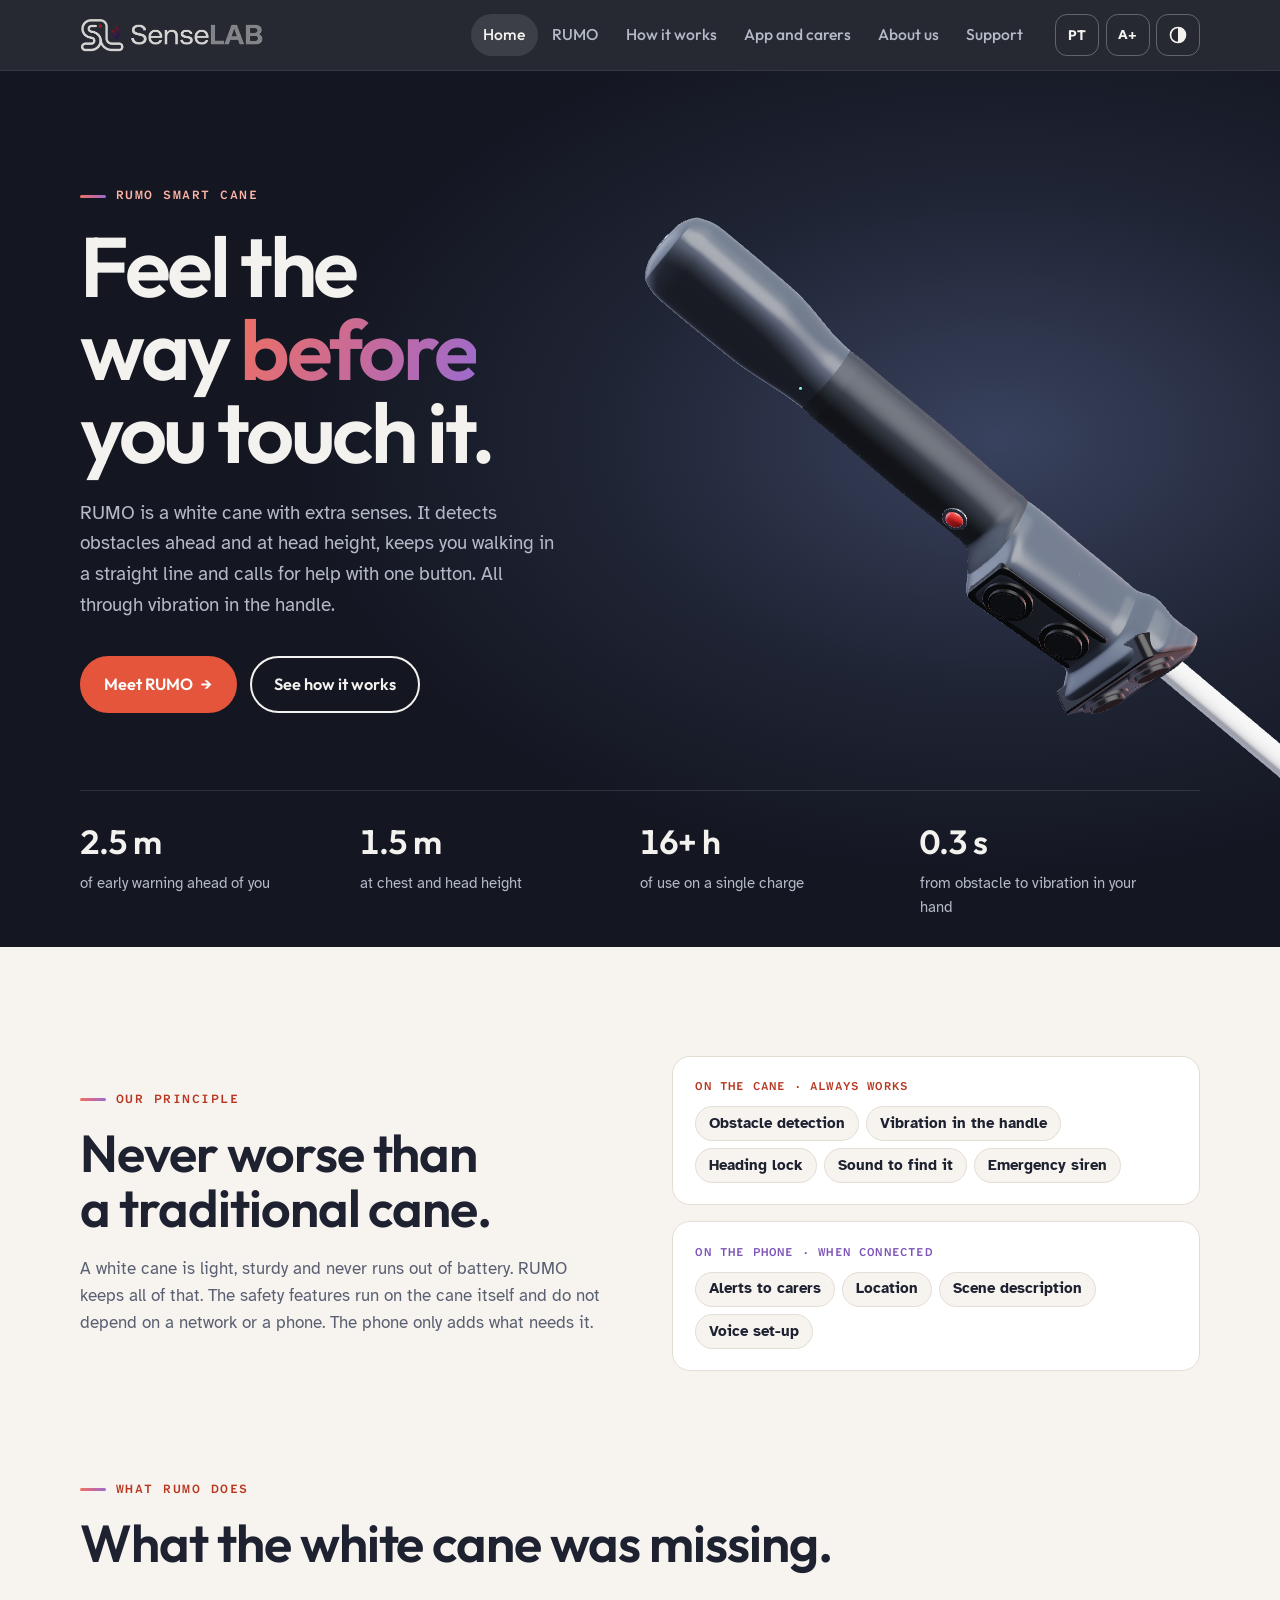
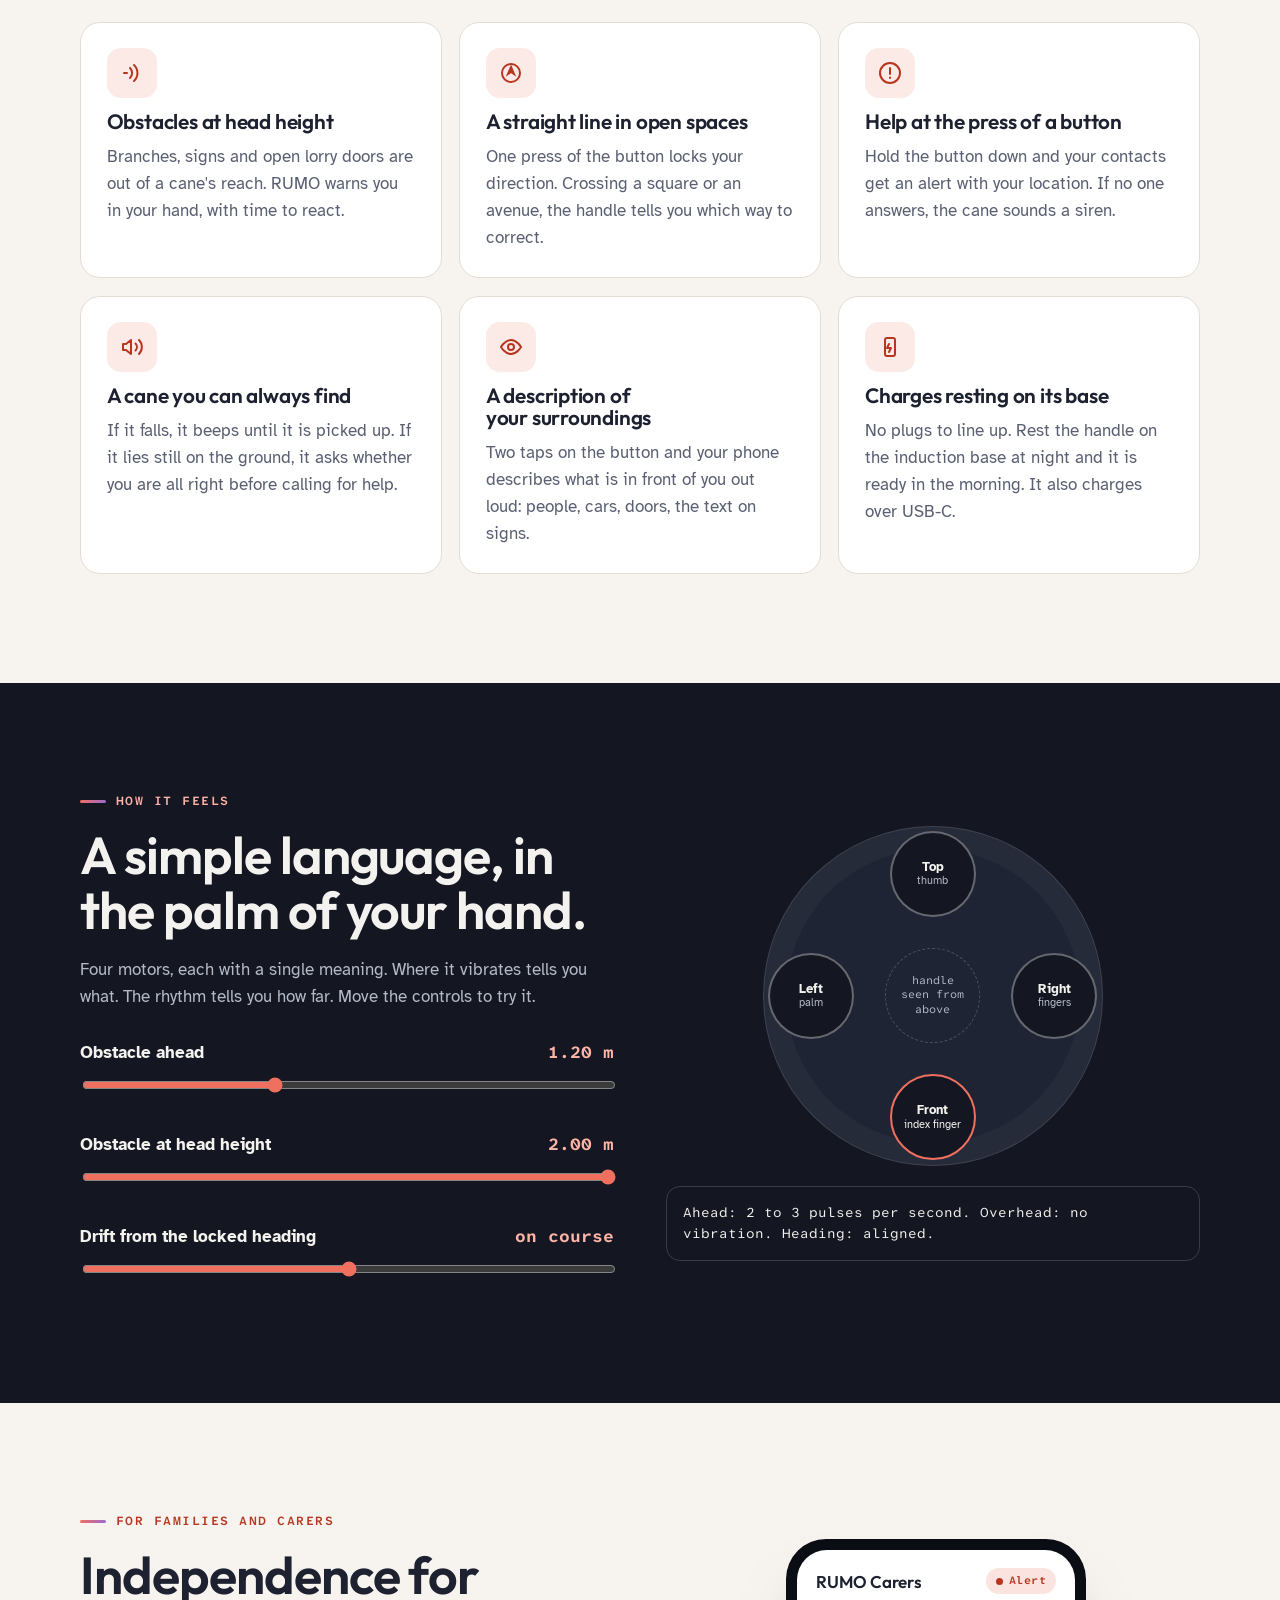
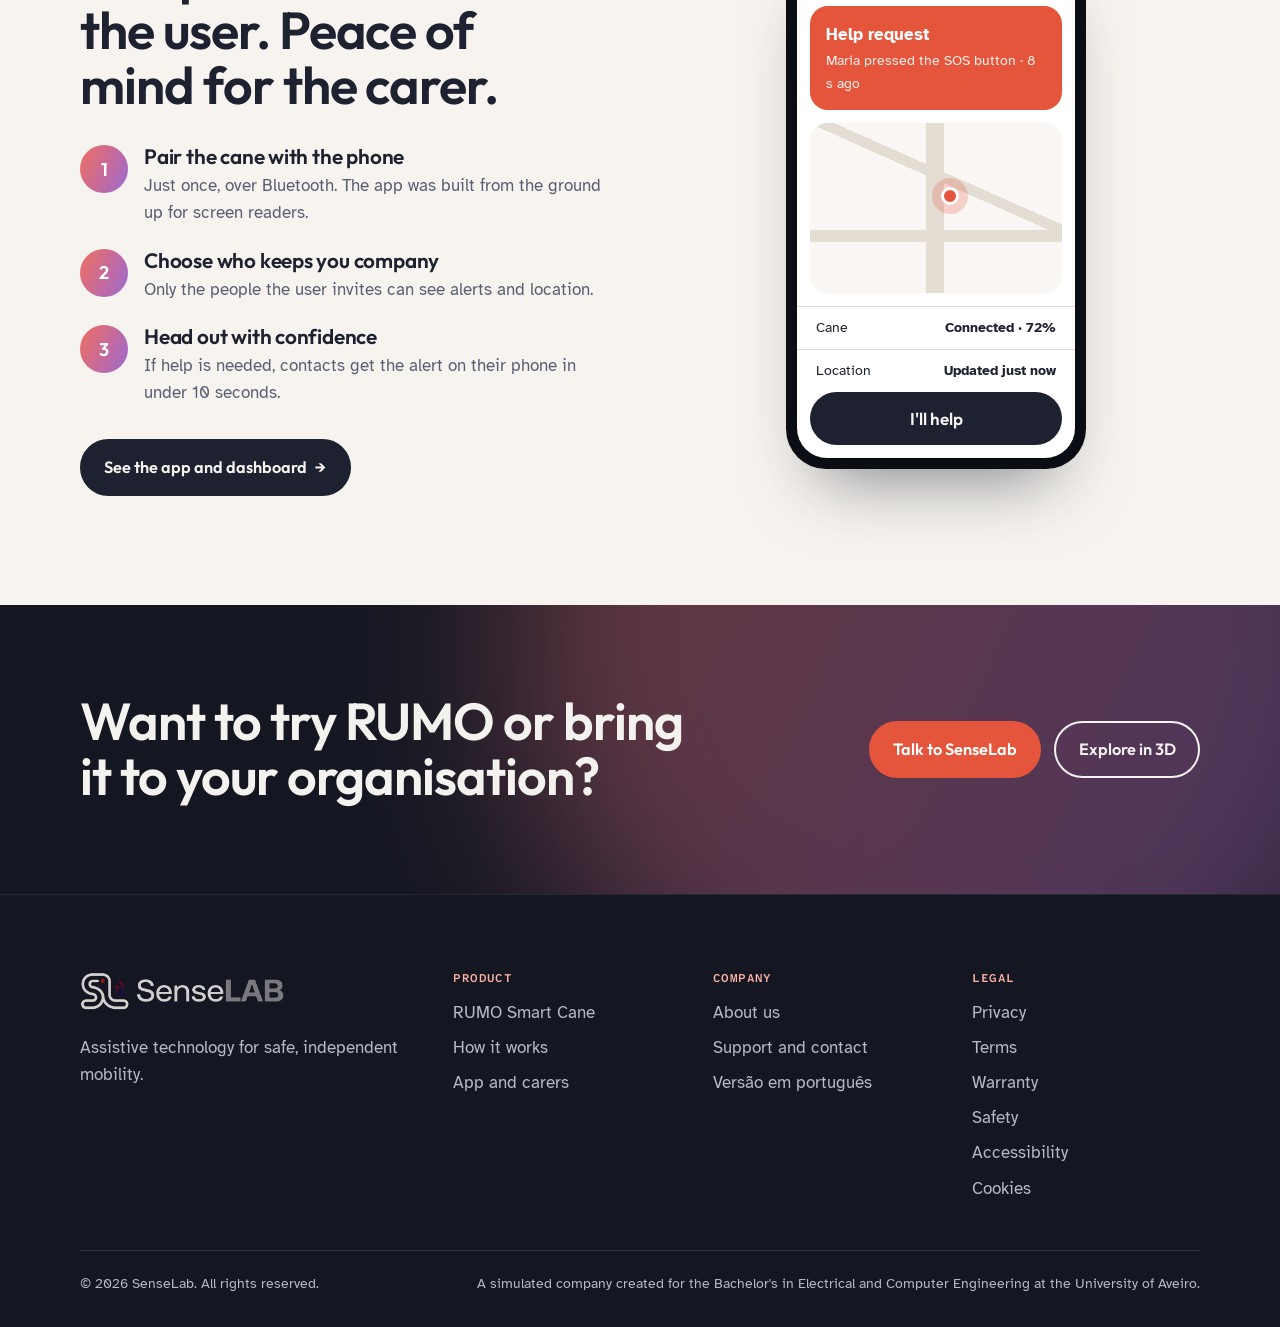
==== commit 583ba826: "Update contact email address in index.html" ====
--- a/en/index.html
+++ b/en/index.html
@@ -639,7 +639,7 @@
     <div class="wrap">
       <div class="head"><p class="eyebrow">Contact</p><h2 id="h-contact">Get in touch.</h2><p class="muted prose">Do you use a cane, look after someone who does, or represent an organisation? We would like to hear from you.</p></div>
       <div class="contact">
-        <form class="form" id="contact-form" novalidate data-to="andreshenriques@ua.pt" aria-labelledby="h-contact">
+        <form class="form" id="contact-form" novalidate data-to="senselabgeral@gmail.com" aria-labelledby="h-contact">
           <div class="row2">
             <div class="field"><label for="f-name">Name</label><input id="f-name" name="name" autocomplete="name" required aria-describedby="e-name"><span class="err" id="e-name"></span></div>
             <div class="field"><label for="f-email">Email <span class="hint">so we can reply</span></label><input id="f-email" name="email" type="email" autocomplete="email" required aria-describedby="e-email"><span class="err" id="e-email"></span></div>
@@ -668,7 +668,7 @@
           <div class="form-status" id="f-status" role="status" aria-live="polite"></div>
         </form>
         <dl class="contact-cards">
-          <div class="card"><dt>Email</dt><dd><a href="mailto:andreshenriques@ua.pt">andreshenriques@ua.pt</a></dd></div>
+          <div class="card"><dt>Email</dt><dd><a href="mailto:senselabgeral@gmail.com">senselabgeral@gmail.com</a></dd></div>
           <div class="card"><dt>Address</dt><dd>Universidade de Aveiro<br>Campus Universitário de Santiago<br>3810-193 Aveiro, Portugal</dd></div>
           <div class="card"><dt>Organisations and partnerships</dt><dd>Associations, schools and orientation and mobility instructors: write to us about testing and demonstrations.</dd></div>
         </dl>
